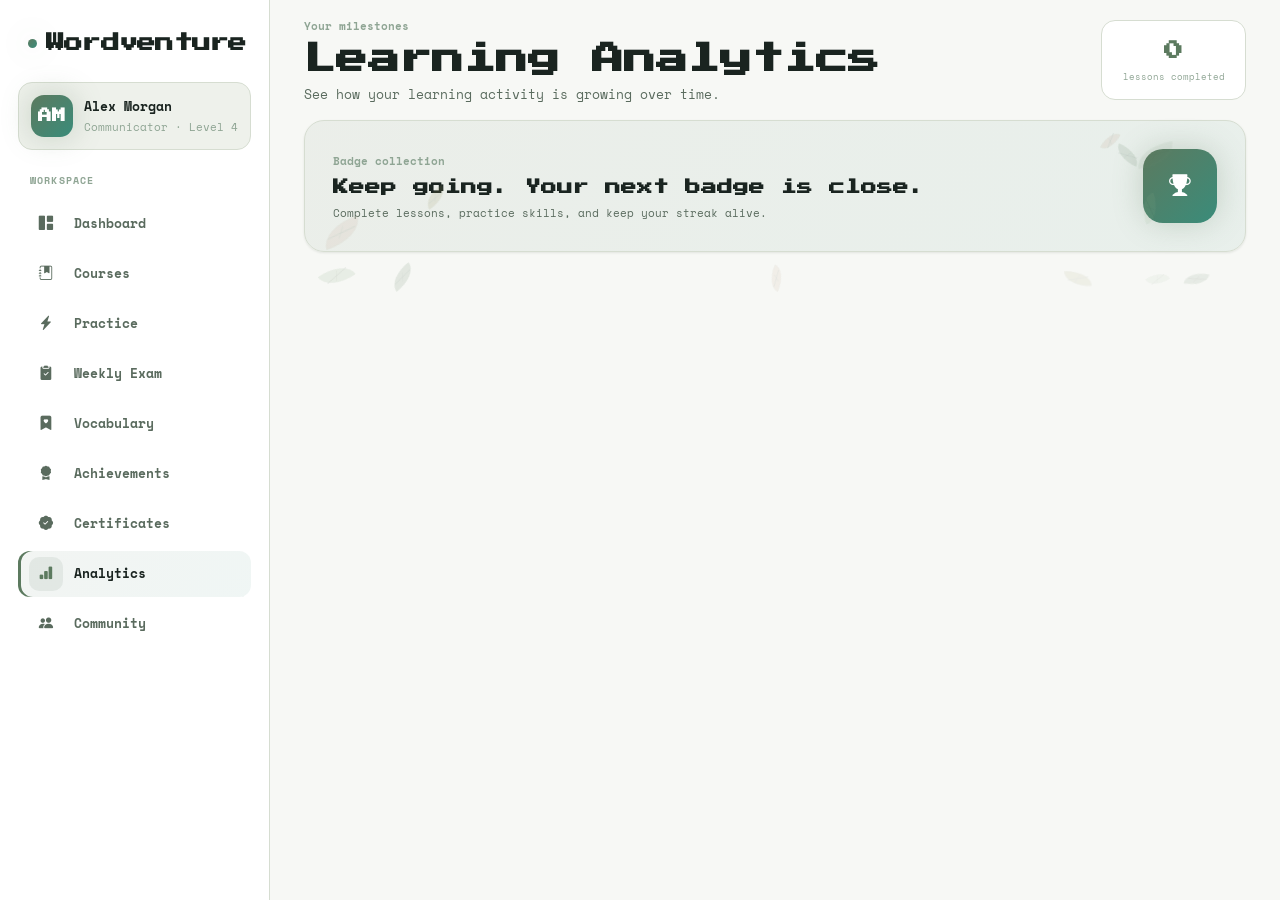
==== analytics.html @ e5c083ca "Update 28 Aug 2026" ====
<!DOCTYPE html>
<html lang="en">
<head>
<meta charset="UTF-8"><meta name="viewport" content="width=device-width, initial-scale=1.0">
<title>Learning Analytics | Wordventure</title>
<link rel="preconnect" href="https://fonts.googleapis.com"><link rel="preconnect" href="https://fonts.gstatic.com" crossorigin>
<link href="https://fonts.googleapis.com/css2?family=Press+Start+2P&family=Space+Mono:ital,wght@0,400;0,700;1,400&display=swap" rel="stylesheet">
<link href="https://cdn.jsdelivr.net/npm/bootstrap@5.3.3/dist/css/bootstrap.min.css" rel="stylesheet"><link href="https://cdn.jsdelivr.net/npm/bootstrap-icons@1.11.3/font/bootstrap-icons.css" rel="stylesheet">
<link rel="stylesheet" href="css/global.css">
    <link rel="stylesheet" href="css/icons.css">
<link rel="stylesheet" href="css/learning.css"><link rel="stylesheet" href="css/analytics.css">
<link rel="stylesheet" href="css/feature-pages.css"><link rel="stylesheet" href="css/chatbot.css">
</head>
<body class="learning-page page-transition">
<div class="learning-shell">
<aside class="learning-sidebar">
<div class="sidebar-top"><a class="navbar-brand learning-brand" href="index.html"><span class="brand-dot"></span><span>Wordventure</span></a></div>
<div class="sidebar-user"><div class="avatar avatar-gradient">AM</div><div class="sidebar-user-copy"><strong>Alex Morgan</strong><span>Communicator · Level 4</span></div></div>
<nav class="learning-nav">
<div class="nav-label">Workspace</div>
<a href="learning.html" class="learning-nav-link"><span class="nav-icon"><i class="bi bi-grid-1x2-fill"></i></span><span>Dashboard</span></a>
<a href="courses.html" class="learning-nav-link"><span class="nav-icon"><i class="bi bi-journal-bookmark-fill"></i></span><span>Courses</span></a>
<a href="practice.html" class="learning-nav-link"><span class="nav-icon"><i class="bi bi-lightning-charge-fill"></i></span><span>Practice</span></a>
<a href="weekly-exam.html" class="learning-nav-link"><span class="nav-icon"><i class="bi bi-clipboard2-check-fill"></i></span><span>Weekly Exam</span></a>
<a href="vocabulary.html" class="learning-nav-link"><span class="nav-icon"><i class="bi bi-bookmark-heart-fill"></i></span><span>Vocabulary</span></a>
<a href="achievements.html" class="learning-nav-link"><span class="nav-icon"><i class="bi bi-award-fill"></i></span><span>Achievements</span></a>
<a href="certificate.html" class="learning-nav-link"><span class="nav-icon"><i class="bi bi-patch-check-fill"></i></span><span>Certificates</span></a>
<a href="analytics.html" class="learning-nav-link active"><span class="nav-icon"><i class="bi bi-bar-chart-fill"></i></span><span>Analytics</span></a>
<a href="community.html" class="learning-nav-link"><span class="nav-icon"><i class="bi bi-people-fill"></i></span><span>Community</span></a>
</nav>
</aside>
<main class="feature-main">
<header class="feature-topbar"><div><span class="eyebrow">Your milestones</span><h1>Learning Analytics</h1><p>See how your learning activity is growing over time.</p></div><div class="feature-stat"><strong id="totalLessons">0</strong><span>lessons completed</span></div></header>
<section class="achievement-hero"><div><span class="eyebrow">Badge collection</span><h2>Keep going. Your next badge is close.</h2><p id="achievementSummary">Complete lessons, practice skills, and keep your streak alive.</p></div><div class="hero-trophy"><i class="bi bi-trophy-fill"></i></div></section>
<section class="badge-grid" id="badgeGrid"></section>
</main></div>
<script src="js/main.js"></script><script src="js/analytics.js"></script><script src="js/chatbot.js"></script>
</body></html>
---- css/global.css ----
/* ============================================================
 Wordventure — global.css
 Base variables, resets, typography, utilities, dark mode
 ============================================================ */
/* ── Google Fonts are loaded in HTML ── */
/* ── CSS Custom Properties ── */
:root {
    /* ── Brand Colors ── */
    --primary: #5C7A5F;
    /* sage green core */
    --primary-light: #8FAF8A;
    /* sage mist */
    --primary-dark: #3D5440;
    /* deep forest */
    --secondary: #B5856A;
    /* dusty terracotta — earthy warm contrast */
    --accent: #D4A853;
    /* harvest gold */
    --accent-warm: #C4756A;
    /* clay rose */
    /* ── Semantic Colors ── */
    --success: var(--primary-light);
    --info: var(--secondary);
    --warning: var(--accent);
    --danger: var(--accent-warm);
    /* Semantic surface aliases used by interactive pages */
    --surface: var(--bg-card);
    --surface-muted: var(--bg-subtle);
    --border-color: var(--bg-border);
    --success-light: color-mix(in srgb, var(--success) 14%, var(--bg-card));
    --danger-light: color-mix(in srgb, var(--danger) 12%, var(--bg-card));
    --orange: var(--accent);
    --green: var(--primary-light);
    --blue: var(--secondary);
    --purple: var(--primary);
    /* ── Backgrounds ── */
    --bg: #F7F8F5;
    /* off-white with green undertone */
    --bg-card: #FFFFFF;
    --bg-subtle: #EEF1EB;
    /* sage wash */
    --bg-border: #D6DDD1;
    /* soft moss border */
    /* ── Text ── */
    --text-primary: #1A2420;
    /* deep forest ink */
    --text-secondary: #5A6B5E;
    /* muted sage */
    --text-muted: #8FA594;
    /* light sage grey */
    --text-inverse: #FFFFFF;
    /* ── Dark Mode Base ── */
    --dark-bg: #0A0F0B;
    /* near-black with green tint */
    --dark-card: #111C13;
    /* deep forest card */
    --dark-card-2: #1A2B1C;
    /* slightly lighter */
    --dark-border: #1E2E20;
    /* ── Gradients ── */
    --grad-primary: linear-gradient(135deg, #5C7A5F 0%, #3A8C7A 100%);
    /* sage → forest teal */
    --grad-hero: linear-gradient(135deg, #3D5440 0%, #5C7A5F 45%, #3A8C7A 100%);
    /* deep forest → sage → teal */
    --grad-accent: linear-gradient(135deg, #D4A853 0%, #B5856A 100%);
    /* gold → terracotta */
    --grad-card: linear-gradient(135deg, rgba(92, 122, 95, 0.08) 0%, rgba(58, 140, 122, 0.08) 100%);
    /* ── Shadows ── */
    --shadow-sm: 0 1px 3px rgba(30, 50, 35, 0.06), 0 1px 2px rgba(30, 50, 35, 0.04);
    --shadow-md: 0 4px 16px rgba(30, 50, 35, 0.08), 0 2px 6px rgba(30, 50, 35, 0.04);
    --shadow-lg: 0 10px 40px rgba(30, 50, 35, 0.12), 0 4px 12px rgba(30, 50, 35, 0.06);
    --shadow-glow: 0 0 30px rgba(92, 122, 95, 0.28);
    /* sage glow */
    --shadow-glow-c: 0 0 30px rgba(58, 140, 122, 0.22);
    /* teal glow */
    /* ── Typography ── */
    --font-heading: "Press Start 2P";
    --font-body: "Space Mono", monospace;
    /* ── Spacing ── */
    --radius-sm: 8px;
    --radius-md: 14px;
    --radius-lg: 20px;
    --radius-xl: 28px;
    --radius-pill: 999px;
    /* ── Transitions ── */
    --ease-smooth: cubic-bezier(0.4, 0, 0.2, 1);
    --ease-bounce: cubic-bezier(0.34, 1.56, 0.64, 1);
    --t-fast: 150ms var(--ease-smooth);
    --t-base: 250ms var(--ease-smooth);
    --t-slow: 400ms var(--ease-smooth);
    /* ── Z-index Scale ── */
    --z-base: 1;
    --z-card: 10;
    --z-sticky: 100;
    --z-modal: 1000;
    --z-toast: 2000;
}
/* ── Dark Mode Variables ── */
[data-theme="dark"] {
    --bg: #0A0F0B;
    --bg-card: #111C13;
    --bg-subtle: #1A2B1C;
    --bg-border: #1E2E20;
    --text-primary: #E8EDE9;
    /* warm off-white with green tint */
    --text-secondary: #8FA594;
    --text-muted: #4E6352;
    --surface: var(--bg-card);
    --surface-muted: var(--bg-subtle);
    --border-color: var(--bg-border);
    --success-light: color-mix(in srgb, var(--success) 18%, var(--bg-card));
    --danger-light: color-mix(in srgb, var(--danger) 16%, var(--bg-card));
    --shadow-sm: 0 1px 3px rgba(0, 0, 0, 0.3);
    --shadow-md: 0 4px 16px rgba(0, 0, 0, 0.4);
    --shadow-lg: 0 10px 40px rgba(0, 0, 0, 0.5);
    --shadow-glow: 0 0 40px rgba(92, 122, 95, 0.38);
}
/* ── Base Reset ── */
*, *::before, *::after {
    box-sizing: border-box;
    margin: 0;
    padding: 0;
}
html {
    scroll-behavior: smooth;
    font-size: 17.7112px;
    -webkit-text-size-adjust: 100%;
}
body {
    font-family: var(--font-body);
    background-color: var(--bg);
    color: var(--text-primary);
    line-height: 1.6;
    transition: background-color var(--t-slow), color var(--t-base);
    overflow-x: hidden;
    min-height: 100vh;
}
/* ── Typography ── */
h1, h2, h3, h4, h5, h6, em {
    font-family: var(--font-heading);
    font-weight: 700;
    line-height: 1.2;
    color: var(--text-primary);
}
h1 {
    font-size: clamp(1.7711rem, 4.16vw, 2.8798rem);
}
h2 {
    font-size: clamp(1.5007rem, 3.328vw, 2.2173rem);
}
h3 {
    font-size: clamp(1.164rem, 2.6vw, 1.663rem);
}
h4 {
    font-size: clamp(0.9978rem, 2.08vw, 1.2195rem);
}
p {
    color: var(--text-secondary);
    line-height: 1.7;
}
a {
    color: var(--primary);
    text-decoration: none;
    transition: color var(--t-fast);
}
a:hover {
    color: var(--primary-light);
}
img {
    max-width: 100%;
    height: auto;
    display: block;
}
/* ── Bootstrap Overrides ── */
.btn {
    font-family: var(--font-body);
    font-weight: 600;
    border-radius: var(--radius-pill);
    transition: all var(--t-base);
    border: none;
    cursor: pointer;
    letter-spacing: 0.01em;
}
.btn-primary {
    background: var(--grad-primary);
    color: #fff;
    box-shadow: 0 4px 15px color-mix(in srgb, var(--primary) 35%, transparent);
}
.btn-primary:hover, .btn-primary:focus {
    background: var(--grad-primary);
    transform: translateY(-2px);
    box-shadow: 0 8px 25px color-mix(in srgb, var(--primary) 45%, transparent);
    color: #fff;
}
.btn-primary:active {
    transform: translateY(0);
}
.btn-outline-primary {
    border: 2px solid var(--primary);
    color: var(--primary);
    background: transparent;
}
.btn-outline-primary:hover {
    background: var(--primary);
    color: #fff;
    transform: translateY(-2px);
}
.btn-secondary-custom {
    background: color-mix(in srgb, var(--secondary) 10%, transparent);
    color: var(--secondary);
    border: 1.5px solid color-mix(in srgb, var(--secondary) 30%, transparent);
}
.btn-secondary-custom:hover {
    background: var(--secondary);
    color: var(--dark-bg);
    transform: translateY(-2px);
}
.btn-lg {
    padding: 0.85rem 2rem;
    font-size: 1.1086rem;
}
.btn-sm {
    padding: 0.45rem 1.1rem;
    font-size: 0.9424rem;
}
/* ── Card Base ── */
.ls-card {
    background: var(--bg-card);
    border-radius: var(--radius-lg);
    border: 1px solid var(--bg-border);
    box-shadow: var(--shadow-sm);
    transition: box-shadow var(--t-base), transform var(--t-base), border-color var(--t-base);
    overflow: hidden;
}
.ls-card:hover {
    box-shadow: var(--shadow-md);
    transform: translateY(-3px);
    border-color: color-mix(in srgb, var(--primary) 20%, transparent);
}
/* ── Glass Effect ── */
.ls-glass {
    background: rgba(255, 255, 255, 0.08);
    backdrop-filter: blur(16px);
    -webkit-backdrop-filter: blur(16px);
    border: 1px solid rgba(255, 255, 255, 0.12);
}
[data-theme="dark"] .ls-glass {
    background: rgba(255, 255, 255, 0.04);
    border-color: rgba(255, 255, 255, 0.08);
}
/* ── Gradient Text ── */
.text-gradient {
    background: var(--grad-primary);
    -webkit-background-clip: text;
    -webkit-text-fill-color: transparent;
    background-clip: text;
}
.text-gradient-accent {
    background: var(--grad-accent);
    -webkit-background-clip: text;
    -webkit-text-fill-color: transparent;
    background-clip: text;
}
/* ── Badge ── */
.ls-badge {
    display: inline-flex;
    align-items: center;
    gap: 0.35rem;
    padding: 0.3rem 0.75rem;
    border-radius: var(--radius-pill);
    font-size: 0.8653rem;
    font-weight: 600;
    letter-spacing: 0.02em;
}
.ls-badge-primary {
    background: color-mix(in srgb, var(--primary) 12%, transparent);
    color: var(--primary);
    border: 1px solid color-mix(in srgb, var(--primary) 20%, transparent);
}
.ls-badge-secondary {
    background: color-mix(in srgb, var(--secondary) 12%, transparent);
    color: var(--secondary);
    border: 1px solid color-mix(in srgb, var(--secondary) 20%, transparent);
}
.ls-badge-accent {
    background: color-mix(in srgb, var(--primary-light) 12%, transparent);
    color: var(--primary-light);
    border: 1px solid color-mix(in srgb, var(--primary-light) 25%, transparent);
}
[data-theme="dark"] .ls-badge-accent {
    color: var(--accent);
}
/* ── Section Spacing ── */
.ls-section {
    padding: clamp(4rem, 8vw, 6rem) 0;
}
/* ── Divider ── */
.ls-divider {
    height: 1px;
    background: linear-gradient(90deg, transparent, var(--bg-border) 30%, var(--bg-border) 70%, transparent);
    border: none;
    margin: 0;
}
/* ── Glow Orbs (decorative) ── */
.ls-orb {
    position: absolute;
    border-radius: 50%;
    filter: blur(80px);
    pointer-events: none;
    z-index: 0;
}
.ls-orb-primary {
    background: color-mix(in srgb, var(--primary) 18%, transparent);
}
.ls-orb-secondary {
    background: color-mix(in srgb, var(--secondary) 14%, transparent);
}
.ls-orb-accent {
    background: color-mix(in srgb, var(--primary-light) 10%, transparent);
}
/* ── Scroll Reveal ── */
.reveal {
    opacity: 0;
    transform: translateY(24px);
    transition: opacity 0.6s var(--ease-smooth), transform 0.6s var(--ease-smooth);
}
.reveal.revealed {
    opacity: 1;
    transform: translateY(0);
}
.reveal-delay-1 {
    transition-delay: 0.1s;
}
.reveal-delay-2 {
    transition-delay: 0.2s;
}
.reveal-delay-3 {
    transition-delay: 0.3s;
}
.reveal-delay-4 {
    transition-delay: 0.4s;
}
/* ── Page Transition ── */
.page-transition {
    animation: pageFadeIn 0.4s var(--ease-smooth);
}
@keyframes pageFadeIn {
    from {
        opacity: 0;
        transform: translateY(8px);
    }
    to {
        opacity: 1;
        transform: translateY(0);
    }
}
/* ── Navbar ── */
#mainNav {
    background: rgba(248, 250, 252, 0.85);
    backdrop-filter: blur(20px);
    -webkit-backdrop-filter: blur(20px);
    border-bottom: 1px solid transparent;
    transition: all var(--t-base);
    padding: 1rem 0;
    z-index: var(--z-sticky);
}
[data-theme="dark"] #mainNav {
    background: rgba(8, 11, 20, 0.85);
}
#mainNav.scrolled {
    padding: 0.6rem 0;
    border-bottom-color: var(--bg-border);
    box-shadow: var(--shadow-sm);
}
.navbar-brand {
    font-family: var(--font-heading);
    font-weight: 700;
    font-size: 1.1086rem;
    color: var(--text-primary) !important;
    letter-spacing: -0.02em;
    display: flex;
    align-items: center;
    gap: 0.4rem;
}
.brand-dot {
    width: 8px;
    height: 8px;
    border-radius: 50%;
    background: var(--grad-primary);
    display: inline-block;
    flex-shrink: 0;
}
.navbar-nav .nav-link {
    font-size: 0.9978rem;
    font-weight: 500;
    color: var(--text-secondary) !important;
    padding: 0.4rem 0.75rem !important;
    border-radius: var(--radius-sm);
    transition: all var(--t-fast);
    position: relative;
}
.navbar-nav .nav-link:hover, .navbar-nav .nav-link.active {
    color: var(--text-primary) !important;
    background: var(--bg-subtle);
}
[data-theme="dark"] .navbar-nav .nav-link:hover, [data-theme="dark"] .navbar-nav .nav-link.active {
    background: var(--bg-subtle);
}
.navbar-nav .nav-link.active::after {
    content: '';
    position: absolute;
    bottom: 2px;
    left: 50%;
    transform: translateX(-50%);
    width: 16px;
    height: 2px;
    background: var(--primary);
    border-radius: 2px;
}
/* Theme toggle button */
.btn-theme {
    width: 38px;
    height: 38px;
    border-radius: 50%;
    display: flex;
    align-items: center;
    justify-content: center;
    background: var(--bg-subtle);
    border: 1px solid var(--bg-border);
    color: var(--text-secondary);
    cursor: pointer;
    transition: all var(--t-fast);
    flex-shrink: 0;
}
.btn-theme:hover {
    background: var(--primary);
    color: #fff;
    border-color: var(--primary);
    transform: rotate(20deg) scale(1.05);
}
/* Hamburger */
.navbar-toggler {
    border: none;
    background: var(--bg-subtle);
    border-radius: var(--radius-sm);
    padding: 0.45rem 0.6rem;
    color: var(--text-primary);
    transition: all var(--t-fast);
}
.navbar-toggler:focus {
    box-shadow: none;
}
.navbar-toggler:hover {
    background: var(--bg-border);
}
/* Offcanvas */
.offcanvas {
    background: var(--bg-card);
    border-right: 1px solid var(--bg-border);
    max-width: 300px;
}
.offcanvas-header {
    border-bottom: 1px solid var(--bg-border);
    padding: 1.2rem 1.5rem;
}
.offcanvas-body .nav-link {
    font-size: 1.1086rem;
    font-weight: 500;
    color: var(--text-primary);
    padding: 0.75rem 0;
    border-bottom: 1px solid var(--bg-border);
    border-radius: 0;
}
.offcanvas-body .nav-link:last-child {
    border-bottom: none;
}
.offcanvas-body .nav-link:hover {
    color: var(--primary);
}
/* ── Toast ── */
.ls-toast-container {
    position: fixed;
    bottom: 1.5rem;
    right: 1.5rem;
    z-index: var(--z-toast);
    display: flex;
    flex-direction: column;
    gap: 0.75rem;
    pointer-events: none;
}
.ls-toast {
    display: flex;
    align-items: center;
    gap: 0.75rem;
    padding: 0.85rem 1.2rem;
    background: var(--bg-card);
    border: 1px solid var(--bg-border);
    border-radius: var(--radius-md);
    box-shadow: var(--shadow-lg);
    min-width: 280px;
    max-width: 360px;
    pointer-events: all;
    animation: toastSlideIn 0.35s var(--ease-bounce);
}
.ls-toast.hiding {
    animation: toastSlideOut 0.3s var(--ease-smooth) forwards;
}
.ls-toast-icon {
    width: 36px;
    height: 36px;
    border-radius: var(--radius-sm);
    display: flex;
    align-items: center;
    justify-content: center;
    font-size: 1.1086rem;
    flex-shrink: 0;
}
.ls-toast-success .ls-toast-icon {
    background: color-mix(in srgb, var(--primary-light) 15%, transparent);
    color: var(--primary-light);
}
.ls-toast-info .ls-toast-icon {
    background: color-mix(in srgb, var(--primary) 12%, transparent);
    color: var(--primary);
}
.ls-toast-warning .ls-toast-icon {
    background: color-mix(in srgb, var(--accent) 12%, transparent);
    color: var(--accent-warm);
}
.ls-toast-content {
    flex: 1;
}
.ls-toast-title {
    font-family: var(--font-heading);
    font-size: 0.9762rem;
    font-weight: 600;
    color: var(--text-primary);
}
.ls-toast-msg {
    font-size: 0.8869rem;
    color: var(--text-secondary);
    margin-top: 2px;
}
.ls-toast-close {
    background: none;
    border: none;
    color: var(--text-muted);
    cursor: pointer;
    padding: 0.2rem;
    border-radius: 4px;
    line-height: 1;
    transition: color var(--t-fast);
}
.ls-toast-close:hover {
    color: var(--text-primary);
}
@keyframes toastSlideIn {
    from {
        transform: translateX(100%) scale(0.95);
        opacity: 0;
    }
    to {
        transform: translateX(0) scale(1);
        opacity: 1;
    }
}
@keyframes toastSlideOut {
    from {
        transform: translateX(0) scale(1);
        opacity: 1;
    }
    to {
        transform: translateX(100%) scale(0.95);
        opacity: 0;
    }
}
/* ── Progress Bar Override ── */
.progress {
    background: var(--bg-subtle);
    border-radius: var(--radius-pill);
    height: 8px;
}
.progress-bar {
    border-radius: var(--radius-pill);
    background: var(--grad-primary);
}
/* ── Pill tab / chip ── */
.ls-chip {
    display: inline-flex;
    align-items: center;
    gap: 0.3rem;
    padding: 0.3rem 0.8rem;
    border-radius: var(--radius-pill);
    font-size: 0.8869rem;
    font-weight: 500;
    background: var(--bg-subtle);
    color: var(--text-secondary);
    border: 1px solid var(--bg-border);
    transition: all var(--t-fast);
    cursor: pointer;
    white-space: nowrap;
}
.ls-chip:hover, .ls-chip.active {
    background: color-mix(in srgb, var(--primary) 10%, transparent);
    color: var(--primary);
    border-color: color-mix(in srgb, var(--primary) 25%, transparent);
}
/* ── XP Bar ── */
.xp-bar-wrap {
    background: var(--bg-subtle);
    border-radius: var(--radius-pill);
    overflow: hidden;
}
.xp-bar {
    height: 6px;
    border-radius: var(--radius-pill);
    background: var(--grad-primary);
    transition: width 1s var(--ease-smooth);
}
/* ── Utility Classes ── */
.gap-xs {
    gap: 0.35rem;
}
.gap-sm {
    gap: 0.5rem;
}
.gap-md {
    gap: 1rem;
}
.text-primary-color {
    color: var(--primary) !important;
}
.text-secondary-color {
    color: var(--secondary) !important;
}
.text-accent-color {
    color: var(--accent) !important;
}
.text-muted-color {
    color: var(--text-muted) !important;
}
.bg-card {
    background: var(--bg-card) !important;
}
.bg-subtle {
    background: var(--bg-subtle) !important;
}
.border-subtle {
    border-color: var(--bg-border) !important;
}
.rounded-ls {
    border-radius: var(--radius-lg) !important;
}
.rounded-ls-xl {
    border-radius: var(--radius-xl) !important;
}
.overflow-hidden {
    overflow: hidden;
}
/* ── Footer ── */
.ls-footer {
    background: var(--dark-bg);
    color: rgba(255, 255, 255, 0.5);
    padding: 3.5rem 0 1.5rem;
    position: relative;
    overflow: hidden;
}
[data-theme="light"] .ls-footer {
    background: var(--dark-bg);
}
.ls-footer h5, .ls-footer h6 {
    color: #fff;
}
.ls-footer a {
    color: rgba(255, 255, 255, 0.5);
    font-size: 0.9762rem;
    display: block;
    margin-bottom: 0.6rem;
    transition: color var(--t-fast);
}
.ls-footer a:hover {
    color: var(--secondary);
}
.ls-footer .footer-brand {
    font-family: var(--font-heading);
    font-size: 1.4466rem;
    font-weight: 700;
    color: #fff;
}
.ls-footer .footer-divider {
    border-top: 1px solid rgba(255, 255, 255, 0.08);
    margin: 2rem 0 1.5rem;
}
.footer-social a {
    display: inline-flex;
    align-items: center;
    justify-content: center;
    width: 36px;
    height: 36px;
    border-radius: 50%;
    background: rgba(255, 255, 255, 0.08);
    color: rgba(255, 255, 255, 0.6);
    margin-right: 0.5rem;
    font-size: 1.0533rem;
    transition: all var(--t-fast);
    margin-bottom: 0;
}
.footer-social a:hover {
    background: var(--primary);
    color: #fff;
    transform: translateY(-2px);
}
/* ── Responsive ── */
@media (max-width: 576px) {
    .ls-toast-container {
        bottom: 1rem;
        right: 1rem;
        left: 1rem;
    }
    .ls-toast {
        min-width: unset;
        max-width: 100%;
    }
}
.learning-sidebar {
    width: 270px;
    min-width: 270px;
    min-height: 100vh;
    padding: 28px 18px 20px;
    background: var(--bg-card);
    border-right: 1px solid var(--bg-border);
    display: flex;
    flex-direction: column;
    position: sticky;
    top: 0;
    z-index: 1100;
}
.sidebar-top {
    display: flex;
    align-items: center;
    justify-content: space-between;
    padding: 0 10px 24px;
}
.learning-brand {
    display: inline-flex;
    align-items: center;
    gap: 9px;
    color: var(--text-primary);
    font-family: var(--font-heading);
    font-size: 1.379rem;
    font-weight: 800;
    text-decoration: none;
    letter-spacing: -0.04em;
}
.learning-brand:hover {
    color: var(--text-primary);
}
.learning-brand .brand-dot {
    width: 9px;
    height: 9px;
    flex-shrink: 0;
    border-radius: 50%;
    background: var(--grad-primary);
    box-shadow: var(--shadow-glow);
}
.sidebar-user {
    display: flex;
    align-items: center;
    gap: 11px;
    padding: 12px;
    margin-bottom: 22px;
    background: var(--bg-subtle);
    border: 1px solid var(--bg-border);
    border-radius: var(--radius-md);
}
.sidebar-user-copy {
    min-width: 0;
    display: flex;
    flex-direction: column;
}
.sidebar-user-copy strong {
    color: var(--text-primary);
    font-size: 0.9762rem;
    font-weight: 700;
    white-space: nowrap;
    overflow: hidden;
    text-overflow: ellipsis;
}
.sidebar-user-copy span {
    margin-top: 2px;
    color: var(--text-muted);
    font-size: 0.7977rem;
}
.learning-nav {
    display: flex;
    flex-direction: column;
    gap: 4px;
}
.nav-label {
    padding: 0 12px 8px;
    color: var(--text-muted);
    font-size: 1rem;
    font-weight: 700;
    text-transform: uppercase;
    letter-spacing: .11em;
}
.learning-nav-link {
    width: 100%;
    min-height: 46px;
    display: flex;
    align-items: center;
    gap: 11px;
    padding: 0 11px;
    border: 0;
    border-radius: 12px;
    background: transparent;
    color: var(--text-secondary);
    font-family: var(--font-body);
    font-size: 1rem;
    font-weight: 600;
    text-decoration: none;
    text-align: left;
    cursor: pointer;
    transition: all var(--t-fast);
}
.learning-nav-link:hover {
    color: var(--text-primary);
    background: var(--bg-subtle);
    transform: translateX(2px);
}
.learning-nav-link.active {
    color: var(--text-primary);
    background: var(--grad-card);
    box-shadow: inset 3px 0 0 var(--primary);
}
.nav-icon {
    width: 28px;
    display: grid;
    place-items: center;
    color: var(--text-muted);
    font-size: 1.0533rem;
}
.learning-nav-link.active .nav-icon {
    color: var(--primary);
}
.learning-nav-link.nav-button {
    appearance: none;
}
.learning-sidebar-bottom {
    margin-top: auto;
    padding-top: 22px;
}
.sidebar-close {
    width: 36px;
    height: 36px;
    display: grid;
    place-items: center;
    border: 0;
    border-radius: var(--radius-sm);
    background: transparent;
    color: var(--text-secondary);
    cursor: pointer;
}
.sidebar-close:hover {
    background: var(--bg-subtle);
    color: var(--text-primary);
}
.sidebar-backdrop {
    display: none;
    position: fixed;
    inset: 0;
    background: rgba(0, 0, 0, .28);
    backdrop-filter: blur(2px);
    z-index: 1050;
}
.sidebar-backdrop.show {
    display: block;
}
@media (max-width: 991.98px) {
    .learning-sidebar {
        position: fixed;
        left: 0;
        top: 0;
        bottom: 0;
        transform: translateX(-100%);
        box-shadow: 12px 0 40px rgba(0, 0, 0, .12);
        transition: transform .25s ease;
    }
    .learning-sidebar.open {
        transform: translateX(0);
    }
    .learning-shell {
        width: 100%;
    }
}
@media (min-width: 992px) {
    .sidebar-close {
        display: none;
    }
}
/* ─────────────────────────────────────────────
 TYPOGRAPHY SYSTEM
 Matched to index.html / landing.css
 ───────────────────────────────────────────── */
html {
    font-size: 13.624px;
}
body {
    font-family: var(--font-body);
    font-size: 0.9694rem;
    line-height: 1.6;
}
h1, h2, h3, h4 {
    font-family: var(--font-heading);
}
h1 {
    font-size: clamp(1.5548rem, 3.12vw, 2.2714rem);
    line-height: 1.15;
}
h2 {
    font-size: clamp(1.2195rem, 2.288vw, 1.6089rem);
    line-height: 1.2;
}
h3 {
    font-size: clamp(0.9978rem, 1.872vw, 1.164rem);
    line-height: 1.3;
}
h4 {
    font-size: 0.9978rem;
    line-height: 1.35;
}
button, input, select, textarea {
    font-family: var(--font-body);
}
p {
    font-size: 0.9316rem;
    line-height: 1.65;
}
/* Final typography tuning */
body {
    font-size: 1.014rem;
}
h1 {
    font-size: clamp(1.755rem, 3.2vw, 2.275rem);
}
h2 {
    font-size: clamp(1.3rem, 2.4vw, 1.664rem);
}
h3 {
    font-size: clamp(1.066rem, 2vw, 1.3rem);
}
h4 {
    font-size: 0.988rem;
}
.navbar-brand {
    font-size: 1.066rem;
}
.navbar-nav .nav-link {
    font-size: 0.936rem;
}
.offcanvas-body .nav-link {
    font-size: 1.014rem;
}
button, input, select, textarea {
    font-size: 0.936rem;
}


/* ─────────────────────────────────────────────
   BOTANICAL LEAF DECORATIONS
   Per-section, viewport-positioned decorations.
   Never changes document layout.
   ───────────────────────────────────────────── */
.leaf-decoration-layer { position: fixed; inset: 0; width: 100%; height: 100%; pointer-events: none; overflow: hidden; z-index: 20; }
.leaf-decoration-layer .leaf {
    --leaf-size: 30px; --leaf-rotation: 0deg; --leaf-opacity: .16; --leaf-drift-x: 0px; --leaf-drift-y: -8px; --leaf-sway: 8deg; --leaf-scale: 1;
    position: fixed; left: 0; top: 0; display: block; width: var(--leaf-size); height: calc(var(--leaf-size) * .58);
    border-radius: 100% 0 100% 0; background: color-mix(in srgb, var(--primary) 72%, transparent); opacity: var(--leaf-opacity);
    z-index: var(--leaf-z, 20); transform: translate3d(var(--leaf-x,0px),var(--leaf-y,0px),0) rotate(var(--leaf-rotation)) scale(var(--leaf-scale));
    transform-origin: 50% 50%; box-shadow: inset 0 0 0 1px color-mix(in srgb, var(--primary-light) 35%, transparent); will-change: transform;
}
.leaf-decoration-layer .leaf::before { content:""; position:absolute; left:12%; top:48%; width:76%; height:1px; background:color-mix(in srgb,var(--primary-dark) 55%,transparent); transform:rotate(-7deg); }
.leaf-decoration-layer .leaf::after { content:""; position:absolute; left:47%; top:21%; width:1px; height:58%; background:color-mix(in srgb,var(--primary-dark) 38%,transparent); transform:rotate(35deg); }
.leaf-decoration-layer .leaf:nth-child(3n){background:color-mix(in srgb,var(--secondary) 68%,transparent)}
.leaf-decoration-layer .leaf:nth-child(4n){background:color-mix(in srgb,var(--primary-light) 78%,transparent)}
.leaf-decoration-layer .leaf:nth-child(5n){background:color-mix(in srgb,var(--accent) 48%,var(--primary) 52%)}
.leaf-decoration-layer .leaf:nth-child(2n){border-radius:0 100% 0 100%}
.leaf-decoration-layer .leaf.is-floating{animation:leafDrift var(--leaf-duration,9s) ease-in-out infinite;animation-delay:var(--leaf-delay,0s)}
@keyframes leafDrift{0%,100%{transform:translate3d(var(--leaf-x,0px),var(--leaf-y,0px),0) rotate(var(--leaf-rotation)) scale(var(--leaf-scale))}35%{transform:translate3d(calc(var(--leaf-x,0px) + var(--leaf-drift-x)*-.45),calc(var(--leaf-y,0px) + var(--leaf-drift-y)),0) rotate(calc(var(--leaf-rotation) + var(--leaf-sway))) scale(var(--leaf-scale))}70%{transform:translate3d(calc(var(--leaf-x,0px) + var(--leaf-drift-x)),calc(var(--leaf-y,0px) + var(--leaf-drift-y)*-.35),0) rotate(calc(var(--leaf-rotation) - var(--leaf-sway))) scale(var(--leaf-scale))}}
[data-theme="dark"] .leaf-decoration-layer .leaf{--leaf-opacity:.13;box-shadow:inset 0 0 0 1px color-mix(in srgb,var(--primary-light) 22%,transparent)}
@media(max-width:767.98px){.leaf-decoration-layer .leaf{--leaf-size:25px}}
@media(prefers-reduced-motion:reduce){.leaf-decoration-layer .leaf.is-floating{animation:none}}
---- css/icons.css ----
/* ============================================================
 Wordventure Icon System
 Clean + Minimal + Fun
 ============================================================ */
:root {
    --wv-icon-bg: color-mix(in srgb, var(--primary) 10%, transparent);
    --wv-icon-bg-hover: color-mix(in srgb, var(--primary) 16%, transparent);
}
/* Global icon baseline */
i[class^="bi-"], i[class*=" bi-"] {
    font-size: 1em;
    line-height: 1;
    vertical-align: -0.08em;
    -webkit-font-smoothing: antialiased;
    text-rendering: geometricPrecision;
}
/* Sidebar icons */
.learning-nav-link .nav-icon {
    width: 34px;
    height: 34px;
    flex: 0 0 34px;
    display: grid;
    place-items: center;
    color: var(--text-secondary);
    background: transparent;
    border-radius: 10px;
    transition: color var(--t-fast), background var(--t-fast), transform var(--t-fast);
}
.learning-nav-link:hover .nav-icon {
    color: var(--primary);
    background: var(--wv-icon-bg);
    transform: translateY(-1px);
}
.learning-nav-link.active .nav-icon {
    color: var(--primary);
    background: var(--wv-icon-bg);
}
/* Icon containers */
.icon-soft, .course-icon, .feature-icon, .practice-icon, .stat-icon {
    display: grid;
    place-items: center;
    color: var(--primary);
    background: var(--wv-icon-bg);
    border-radius: 12px;
}
.icon-soft {
    width: 42px;
    height: 42px;
}
.course-icon, .feature-icon, .practice-icon {
    width: 44px;
    height: 44px;
}
/* Achievement icons */
.badge-icon {
    width: 52px;
    height: 52px;
    display: grid;
    place-items: center;
    color: var(--primary);
    background: var(--wv-icon-bg);
    border-radius: 14px;
    font-size: 1.15rem;
}
.badge-card.unlocked .badge-icon {
    color: var(--text-inverse);
    background: var(--grad-primary);
}
/* Hero icons */
.hero-icon, .hero-trophy {
    display: grid;
    place-items: center;
    color: var(--primary);
    background: var(--wv-icon-bg);
    border-radius: 16px;
}
/* Buttons */
button i[class^="bi-"], button i[class*=" bi-"], a i[class^="bi-"], a i[class*=" bi-"] {
    transition: transform var(--t-fast);
}
button:hover i.bi-arrow-right, a:hover i.bi-arrow-right, button:hover i.bi-chevron-right, a:hover i.bi-chevron-right {
    transform: translateX(2px);
}
/* Utility icon buttons */
.icon-btn, .wv-chatbot-icon-btn {
    display: grid;
    place-items: center;
    border-radius: 10px;
    transition: color var(--t-fast), background var(--t-fast), transform var(--t-fast);
}
.icon-btn:hover, .wv-chatbot-icon-btn:hover {
    background: var(--wv-icon-bg);
    transform: translateY(-1px);
}
/* Small status icons */
.text-success i, .text-warning i, .text-danger i, .text-muted i {
    font-size: 0.9em;
}
/* Small playful interaction */
i.bi-trophy-fill:hover, i.bi-award-fill:hover, i.bi-stars:hover, i.bi-lightning-charge-fill:hover {
    animation: wvIconBounce 0.35s ease;
}
@keyframes wvIconBounce {
    0%, 100% {
        transform: translateY(0) rotate(0);
    }
    50% {
        transform: translateY(-2px) rotate(-4deg);
    }
}
@media (max-width: 640px) {
    .learning-nav-link .nav-icon {
        width: 32px;
        height: 32px;
        flex-basis: 32px;
    }
}
---- css/learning.css ----
/* ============================================================
 Wordventure LEARNING DASHBOARD
 ============================================================ */
.learning-page {
    min-height: 100vh;
    overflow-x: hidden;
}
.learning-shell {
    min-height: 100vh;
    display: flex;
    background: var(--bg);
}
.sidebar-top {
    display: flex;
    align-items: center;
    justify-content: space-between;
    padding: 0 10px 24px;
}
.learning-brand {
    font-size: 1.379rem;
}
.sidebar-close, .mobile-menu-btn, .topbar-icon, .panel-icon-btn {
    border: 0;
    background: transparent;
    color: var(--text-secondary);
}
.sidebar-close {
    font-size: 1.2195rem;
}
.sidebar-user {
    display: flex;
    align-items: center;
    gap: 11px;
    padding: 12px;
    margin-bottom: 22px;
    background: var(--bg-subtle);
    border: 1px solid var(--bg-border);
    border-radius: var(--radius-md);
}
.avatar {
    width: 42px;
    height: 42px;
    border-radius: 13px;
    display: grid;
    place-items: center;
    flex-shrink: 0;
    font-family: var(--font-heading);
    font-weight: 800;
    color: white;
}
.avatar-gradient {
    background: var(--grad-primary);
    box-shadow: var(--shadow-glow);
}
.sidebar-user-copy {
    min-width: 0;
    display: flex;
    flex-direction: column;
}
.sidebar-user-copy strong {
    font-size: 0.9762rem;
    white-space: nowrap;
    overflow: hidden;
    text-overflow: ellipsis;
}
.sidebar-user-copy span {
    font-size: 0.7977rem;
    color: var(--text-muted);
    margin-top: 2px;
}
.learning-nav {
    display: flex;
    flex-direction: column;
    gap: 4px;
}
.nav-label {
    font-size: 0.7652rem;
    text-transform: uppercase;
    letter-spacing: .11em;
    font-weight: 700;
    color: var(--text-muted);
    padding: 0 12px 8px;
}
.nav-label-spaced {
    margin-top: 22px;
}
.learning-nav-link {
    min-height: 46px;
    display: flex;
    align-items: center;
    gap: 11px;
    padding: 0 11px;
    border-radius: 12px;
    color: var(--text-secondary);
    text-decoration: none;
    font-size: 0.9316rem;
    font-weight: 600;
    transition: all var(--t-fast);
}
.learning-nav-link:hover {
    color: var(--text-primary);
    background: var(--bg-subtle);
    transform: translateX(2px);
}
.learning-nav-link.active {
    color: var(--text-primary);
    background: var(--grad-card);
    box-shadow: inset 3px 0 0 var(--primary);
}
.nav-icon {
    width: 28px;
    display: grid;
    place-items: center;
    font-size: 1.0533rem;
    color: var(--text-muted);
}
.learning-nav-link.active .nav-icon {
    color: var(--primary);
}
.nav-badge {
    margin-left: auto;
    min-width: 21px;
    height: 21px;
    padding: 0 5px;
    border-radius: 999px;
    display: grid;
    place-items: center;
    background: var(--primary);
    color: var(--text-inverse);
    font-size: 0.7098rem;
}
.sidebar-bottom {
    margin-top: auto;
    padding-top: 22px;
}
.sidebar-theme-row {
    display: flex;
    justify-content: space-between;
    color: var(--text-secondary);
    font-size: 0.7977rem;
    margin-bottom: 8px;
}
.sidebar-theme-row i {
    color: var(--accent-warm);
    margin-right: 4px;
}
.sidebar-theme-row strong {
    color: var(--text-primary);
}
.daily-progress-track, .lesson-progress, .skill-track {
    width: 100%;
    height: 7px;
    border-radius: 999px;
    background: var(--bg-border);
    overflow: hidden;
}
.daily-progress-track span, .lesson-progress span, .skill-track span {
    display: block;
    height: 100%;
    border-radius: inherit;
    background: var(--grad-primary);
}
.sidebar-logout {
    width: 100%;
    margin-top: 18px;
    min-height: 42px;
    border: 1px solid var(--bg-border);
    background: transparent;
    border-radius: 11px;
    color: var(--text-secondary);
    font-size: 0.8869rem;
    font-weight: 600;
    display: flex;
    align-items: center;
    justify-content: center;
    gap: 8px;
    transition: all var(--t-fast);
}
.sidebar-logout:hover {
    color: var(--text-primary);
    border-color: var(--primary);
}
.sidebar-backdrop {
    display: none;
}
.learning-main {
    min-width: 0;
    flex: 1;
    padding: 0 30px 34px;
}
.learning-topbar {
    min-height: 96px;
    display: flex;
    align-items: center;
    justify-content: space-between;
    gap: 20px;
}
.topbar-left {
    display: flex;
    align-items: center;
    gap: 10px;
}
.topbar-left h1 {
    margin: 1px 0 0;
    font-size: clamp(1.6089rem, 2.08vw, 2.1091rem);
    letter-spacing: -.04em;
}
.eyebrow {
    font-size: 0.7977rem;
    color: var(--text-muted);
    font-weight: 600;
}
.mobile-menu-btn {
    font-size: 1.5007rem;
    margin-right: 2px;
}
.topbar-actions {
    display: flex;
    align-items: center;
    gap: 9px;
}
.topbar-icon {
    width: 40px;
    height: 40px;
    border-radius: 12px;
    border: 1px solid var(--bg-border);
    background: var(--bg-card);
    position: relative;
    display: grid;
    place-items: center;
    transition: all var(--t-fast);
}
.topbar-icon:hover {
    color: var(--primary);
    border-color: var(--primary);
    transform: translateY(-1px);
}
.topbar-avatar {
    width: 40px;
    height: 40px;
    border-radius: 12px;
    font-size: 0.8207rem;
}
.notification-dot {
    position: absolute;
    right: 8px;
    top: 7px;
    width: 6px;
    height: 6px;
    border-radius: 50%;
    background: var(--accent-warm);
    border: 2px solid var(--bg-card);
}
.learning-content {
    max-width: 1450px;
    margin: 0 auto;
}
.welcome-card {
    min-height: 310px;
    border-radius: var(--radius-xl);
    padding: 36px 40px;
    position: relative;
    overflow: hidden;
    color: var(--text-inverse);
    background: var(--grad-hero);
    box-shadow: var(--shadow-glow);
    display: flex;
    align-items: center;
    justify-content: space-between;
    gap: 30px;
}
.welcome-copy {
    position: relative;
    z-index: 2;
    max-width: 670px;
}
.welcome-badge {
    display: inline-flex;
    align-items: center;
    gap: 6px;
    padding: 7px 10px;
    border-radius: 999px;
    background: rgba(255, 255, 255, .15);
    border: 1px solid rgba(255, 255, 255, .2);
    backdrop-filter: blur(12px);
    font-size: 0.7977rem;
    font-weight: 700;
}
.welcome-copy h2 {
    color: var(--text-inverse);
    font-size: clamp(2.2173rem, 4.16vw, 3.5422rem);
    line-height: 1.02;
    letter-spacing: -.055em;
    margin: 18px 0 12px;
}
.welcome-copy p {
    max-width: 570px;
    color: rgba(255, 255, 255, .78);
    font-size: 1.0085rem;
    line-height: 1.7;
    margin-bottom: 22px;
}
.welcome-actions {
    display: flex;
    align-items: center;
    flex-wrap: wrap;
    gap: 18px;
}
.welcome-actions .btn-primary {
    background: var(--text-inverse);
    color: var(--primary-dark);
    border: 0;
    box-shadow: 0 10px 28px rgba(0, 0, 0, .14);
}
.welcome-actions .btn-primary:hover {
    background: var(--text-inverse);
    color: var(--primary-dark);
    transform: translateY(-2px);
}
.welcome-secondary {
    color: rgba(255, 255, 255, .9);
    font-weight: 600;
    font-size: 0.8869rem;
    text-decoration: none;
}
.welcome-secondary:hover {
    color: var(--text-inverse);
}
.welcome-visual {
    position: relative;
    width: 290px;
    height: 230px;
    flex: 0 0 290px;
}
.orb {
    position: absolute;
    border-radius: 50%;
    filter: blur(2px);
}
.orb-one {
    width: 210px;
    height: 210px;
    top: -20px;
    right: -5px;
    background: rgba(255, 255, 255, .1);
    border: 1px solid rgba(255, 255, 255, .2);
}
.orb-two {
    width: 90px;
    height: 90px;
    bottom: 4px;
    left: 15px;
    background: color-mix(in srgb, var(--primary-light) 25%, transparent);
}
.floating-card {
    position: absolute;
    z-index: 2;
    border: 1px solid rgba(255, 255, 255, .24);
    background: rgba(255, 255, 255, .14);
    backdrop-filter: blur(16px);
    box-shadow: 0 14px 30px rgba(0, 0, 0, .12);
    border-radius: 18px;
    padding: 14px;
    color: var(--text-inverse);
}
.floating-card span, .floating-card small {
    display: block;
    color: rgba(255, 255, 255, .7);
    font-size: 0.7314rem;
}
.floating-card strong {
    display: block;
    color: var(--text-inverse);
    font-family: var(--font-heading);
    font-size: 1.8252rem;
    margin: 2px 0;
}
.floating-card i {
    color: var(--accent);
}
.floating-xp {
    width: 145px;
    right: 12px;
    top: 25px;
}
.floating-level {
    width: 128px;
    left: 16px;
    bottom: 26px;
    transform: rotate(-5deg);
}
.stats-grid {
    display: grid;
    grid-template-columns: repeat(4, minmax(0, 1fr));
    gap: 14px;
    margin-top: 16px;
    margin-bottom: 22px;
}
.stat-card {
    min-height: 108px;
    display: flex;
    align-items: center;
    gap: 13px;
    padding: 18px;
    background: var(--bg-card);
    border: 1px solid var(--bg-border);
    border-radius: var(--radius-lg);
    box-shadow: var(--shadow-sm);
}
.stat-icon {
    width: 42px;
    height: 42px;
    flex: 0 0 42px;
    border-radius: 13px;
    display: grid;
    place-items: center;
    font-size: 1.064rem;
}
.icon-purple {
    background: color-mix(in srgb, var(--primary) 12%, transparent);
    color: var(--primary);
}
.icon-cyan {
    background: color-mix(in srgb, var(--secondary) 12%, transparent);
    color: var(--secondary);
}
.icon-lime {
    background: color-mix(in srgb, var(--primary-light) 15%, transparent);
    color: var(--primary-light);
}
.icon-orange {
    background: color-mix(in srgb, var(--accent) 13%, transparent);
    color: var(--secondary);
}
.stat-card span {
    display: block;
    color: var(--text-secondary);
    font-size: 0.7544rem;
}
.stat-card strong {
    display: block;
    font-family: var(--font-heading);
    font-size: 1.3087rem;
    line-height: 1.25;
    margin: 2px 0;
}
.stat-card small {
    color: var(--text-muted);
    font-size: 0.7206rem;
}
.stat-card small i {
    color: var(--success);
}
.dashboard-grid {
    display: grid;
    grid-template-columns: minmax(0, 1.55fr) minmax(320px, .95fr);
    gap: 16px;
    margin-top: 16px;
}
.panel {
    min-width: 0;
    background: var(--bg-card);
    border: 1px solid var(--bg-border);
    border-radius: var(--radius-lg);
    padding: 22px;
    box-shadow: var(--shadow-sm);
}
.panel-header {
    display: flex;
    align-items: flex-start;
    justify-content: space-between;
    gap: 14px;
    margin-bottom: 18px;
}
.section-kicker {
    display: block;
    text-transform: uppercase;
    letter-spacing: .11em;
    font-weight: 700;
    color: var(--text-muted);
    font-size: 0.6868rem;
    margin-bottom: 5px;
}
.panel h3 {
    font-size: 1.2749rem;
    margin: 0;
    letter-spacing: -.03em;
}
.panel-link {
    border: 0;
    background: transparent;
    color: var(--primary);
    font-size: 0.7977rem;
    font-weight: 700;
    padding: 2px 0;
}
.panel-link:hover {
    color: var(--primary-dark);
}
.panel-icon-btn {
    padding: 2px 5px;
    font-size: 0.9978rem;
}
.lesson-card {
    border: 1px solid var(--bg-border);
    background: var(--bg-subtle);
    border-radius: 18px;
    padding: 12px;
    display: grid;
    grid-template-columns: 42% minmax(0, 1fr);
    gap: 19px;
}
.lesson-thumbnail {
    min-height: 255px;
    border-radius: 13px;
    position: relative;
    overflow: hidden;
    background: var(--grad-primary);
    display: flex;
    align-items: center;
    justify-content: center;
}
.lesson-thumbnail::before {
    content: '';
    position: absolute;
    width: 190px;
    height: 190px;
    border-radius: 50%;
    background: rgba(255, 255, 255, .09);
    top: -65px;
    right: -45px;
}
.lesson-thumbnail::after {
    content: '';
    position: absolute;
    width: 130px;
    height: 130px;
    border-radius: 35px;
    background: rgba(255, 255, 255, .08);
    bottom: -52px;
    left: -20px;
    transform: rotate(26deg);
}
.lesson-thumbnail-label {
    position: absolute;
    left: 14px;
    top: 13px;
    z-index: 2;
    padding: 6px 8px;
    border-radius: 999px;
    background: rgba(255, 255, 255, .15);
    border: 1px solid rgba(255, 255, 255, .2);
    color: var(--text-inverse);
    font-size: 0.676rem;
    font-weight: 700;
}
.lesson-speech {
    width: 105px;
    height: 105px;
    border-radius: 34px;
    background: var(--text-inverse);
    color: var(--primary);
    display: grid;
    place-items: center;
    font-size: 2.4336rem;
    transform: rotate(-6deg);
    box-shadow: 0 22px 40px rgba(0, 0, 0, .16);
    position: relative;
    z-index: 2;
}
.lesson-plane {
    position: absolute;
    right: 24px;
    top: 82px;
    width: 48px;
    height: 48px;
    border-radius: 15px;
    background: rgba(255, 255, 255, .18);
    display: grid;
    place-items: center;
    color: var(--text-inverse);
    transform: rotate(10deg);
    z-index: 2;
}
.lesson-details {
    padding: 7px 8px 7px 0;
    display: flex;
    flex-direction: column;
    justify-content: center;
}
.lesson-meta {
    display: flex;
    justify-content: space-between;
    color: var(--text-muted);
    font-size: 0.7314rem;
    margin-bottom: 8px;
}
.lesson-meta span:first-child {
    color: var(--primary);
    font-weight: 700;
}
.lesson-details h4 {
    font-size: 1.5007rem;
    letter-spacing: -.04em;
    margin-bottom: 8px;
}
.lesson-details p {
    color: var(--text-secondary);
    font-size: 0.8423rem;
    line-height: 1.65;
    margin-bottom: 20px;
}
.lesson-footer {
    margin-top: auto;
    margin-bottom: 14px;
}
.lesson-progress-copy {
    display: flex;
    justify-content: space-between;
    font-size: 0.7314rem;
    color: var(--text-muted);
    margin-bottom: 7px;
}
.lesson-progress-copy strong {
    color: var(--text-primary);
}
.lesson-button {
    align-self: flex-start;
    padding: .72rem 1rem;
    font-size: 0.8207rem;
}
.skills-list {
    display: flex;
    flex-direction: column;
    gap: 16px;
}
.skill-top {
    display: flex;
    justify-content: space-between;
    gap: 12px;
    margin-bottom: 7px;
    font-size: 0.8099rem;
}
.skill-top span {
    color: var(--text-secondary);
}
.skill-top i {
    width: 18px;
    color: var(--primary);
    margin-right: 4px;
}
.skill-top strong {
    color: var(--text-primary);
}
.skill-track {
    height: 7px;
}
.skill-track.cyan span {
    background: linear-gradient(90deg, var(--secondary), var(--secondary));
}
.skill-track.lime span {
    background: linear-gradient(90deg, var(--primary-light), var(--primary-light));
}
.skill-track.warm span {
    background: linear-gradient(90deg, var(--accent), var(--accent));
}
.skill-tip {
    margin-top: 20px;
    padding: 12px;
    border-radius: 13px;
    background: var(--grad-card);
    color: var(--text-secondary);
    font-size: 0.7652rem;
    line-height: 1.55;
    display: flex;
    gap: 9px;
}
.skill-tip i {
    color: var(--accent-warm);
    flex: 0 0 auto;
}
.challenge-body {
    display: flex;
    align-items: center;
    gap: 14px;
    padding: 4px 0 18px;
}
.challenge-icon {
    width: 52px;
    height: 52px;
    flex: 0 0 52px;
    border-radius: 16px;
    background: color-mix(in srgb, var(--primary) 10%, transparent);
    color: var(--primary);
    display: grid;
    place-items: center;
    font-size: 1.2195rem;
}
.challenge-body h4 {
    font-size: 1.0871rem;
    margin-bottom: 4px;
}
.challenge-body p {
    color: var(--text-secondary);
    font-size: 0.7761rem;
    line-height: 1.55;
    margin: 0;
}
.xp-pill {
    white-space: nowrap;
    padding: 6px 9px;
    border-radius: 999px;
    background: color-mix(in srgb, var(--accent) 11%, transparent);
    color: var(--secondary);
    font-size: 0.7206rem;
    font-weight: 700;
}
.challenge-footer {
    padding-top: 15px;
    border-top: 1px solid var(--bg-border);
    display: flex;
    align-items: center;
    justify-content: space-between;
    gap: 12px;
    color: var(--text-muted);
    font-size: 0.7544rem;
}
.challenge-button {
    font-size: 0.7761rem;
    padding: .58rem .8rem;
}
.activity-list {
    display: flex;
    flex-direction: column;
}
.activity-item {
    display: grid;
    grid-template-columns: 36px minmax(0, 1fr) auto;
    align-items: center;
    gap: 10px;
    padding: 12px 0;
    border-bottom: 1px solid var(--bg-border);
}
.activity-item:last-child {
    border-bottom: 0;
    padding-bottom: 0;
}
.activity-icon {
    width: 34px;
    height: 34px;
    border-radius: 11px;
    display: grid;
    place-items: center;
    font-size: 0.8423rem;
}
.activity-icon.purple {
    color: var(--primary);
    background: color-mix(in srgb, var(--primary) 10%, transparent);
}
.activity-icon.cyan {
    color: var(--secondary);
    background: color-mix(in srgb, var(--secondary) 11%, transparent);
}
.activity-icon.lime {
    color: var(--primary-light);
    background: color-mix(in srgb, var(--primary-light) 14%, transparent);
}
.activity-item strong {
    display: block;
    font-size: 0.7761rem;
    line-height: 1.35;
}
.activity-item span {
    display: block;
    color: var(--text-muted);
    font-size: 0.6868rem;
    margin-top: 2px;
}
.activity-item .activity-time {
    color: var(--text-muted);
    font-size: 0.676rem;
}
.dashboard-toast {
    position: fixed;
    z-index: 300;
    right: 22px;
    bottom: 22px;
    max-width: min(390px, calc(100vw - 44px));
    display: flex;
    align-items: center;
    gap: 11px;
    padding: 13px 13px 13px 14px;
    border-radius: 15px;
    border: 1px solid var(--bg-border);
    background: var(--bg-card);
    box-shadow: var(--shadow-lg);
    transform: translateY(18px);
    opacity: 0;
    pointer-events: none;
    transition: all var(--t-base);
}
.dashboard-toast.show {
    transform: translateY(0);
    opacity: 1;
    pointer-events: auto;
}
.dashboard-toast-icon {
    width: 34px;
    height: 34px;
    border-radius: 11px;
    background: var(--grad-card);
    display: grid;
    place-items: center;
    color: var(--primary);
}
.dashboard-toast strong {
    display: block;
    font-size: 0.8315rem;
}
.dashboard-toast span {
    display: block;
    color: var(--text-secondary);
    font-size: 0.7206rem;
    margin-top: 2px;
}
.dashboard-toast button {
    margin-left: auto;
    border: 0;
    background: transparent;
    color: var(--text-muted);
}
[data-theme="dark"] .learning-sidebar {
    background: var(--dark-card);
}
[data-theme="dark"] .stat-card, [data-theme="dark"] .panel, [data-theme="dark"] .topbar-icon {
    background: var(--dark-card);
}
[data-theme="dark"] .lesson-card, [data-theme="dark"] .sidebar-user {
    background: var(--dark-card-2);
}
[data-theme="dark"] .welcome-card {
    box-shadow: var(--shadow-glow);
}
[data-theme="dark"] .notification-dot {
    border-color: var(--dark-card);
}
@media (max-width: 1199px) {
    .learning-sidebar {
        width: 245px;
        min-width: 245px;
    }
    .learning-main {
        padding-left: 22px;
        padding-right: 22px;
    }
    .welcome-card {
        padding: 30px;
    }
    .welcome-visual {
        width: 240px;
        flex-basis: 240px;
        transform: scale(.9);
        transform-origin: center right;
    }
}
@media (max-width: 991.98px) {
    .learning-sidebar {
        position: fixed;
        left: 0;
        top: 0;
        transform: translateX(-105%);
        transition: transform var(--t-base);
        box-shadow: var(--shadow-lg);
    }
    .learning-sidebar.open {
        transform: translateX(0);
    }
    .sidebar-backdrop {
        display: block;
        position: fixed;
        inset: 0;
        z-index: 140;
        background: rgba(8, 11, 20, .35);
        opacity: 0;
        visibility: hidden;
        transition: all var(--t-base);
    }
    .sidebar-backdrop.show {
        opacity: 1;
        visibility: visible;
    }
    .learning-main {
        width: 100%;
        padding-left: 18px;
        padding-right: 18px;
    }
    .welcome-visual {
        opacity: .85;
        width: 210px;
        flex-basis: 210px;
        transform: scale(.82);
    }
    .stats-grid {
        grid-template-columns: repeat(2, minmax(0, 1fr));
    }
    .dashboard-grid {
        grid-template-columns: 1fr;
    }
}
@media (max-width: 767.98px) {
    .learning-topbar {
        min-height: 82px;
    }
    .topbar-left h1 {
        font-size: 1.5007rem;
    }
    .welcome-card {
        min-height: auto;
        padding: 27px 24px;
    }
    .welcome-copy h2 {
        font-size: 2.2173rem;
    }
    .welcome-visual {
        display: none;
    }
    .stats-grid {
        gap: 10px;
    }
    .stat-card {
        min-height: 98px;
        padding: 14px;
    }
    .stat-card strong {
        font-size: 1.1086rem;
    }
    .lesson-card {
        grid-template-columns: 1fr;
    }
    .lesson-thumbnail {
        min-height: 190px;
    }
    .lesson-details {
        padding: 2px 5px 5px;
    }
    .panel {
        padding: 18px;
    }
}
@media (max-width: 480px) {
    .learning-main {
        padding-left: 12px;
        padding-right: 12px;
    }
    .topbar-actions .topbar-icon:first-child {
        display: none;
    }
    .stats-grid {
        grid-template-columns: 1fr;
    }
    .welcome-actions {
        align-items: flex-start;
        flex-direction: column;
        gap: 12px;
    }
    .welcome-actions .btn {
        width: 100%;
    }
    .challenge-footer {
        align-items: flex-start;
        flex-direction: column;
    }
    .challenge-button {
        width: 100%;
    }
    .activity-item {
        grid-template-columns: 34px minmax(0, 1fr);
    }
    .activity-item .activity-time {
        display: none;
    }
}
/* Typography alignment with landing */
.topbar-left h1 {
    font-size: clamp(1.5007rem, 2.6vw, 2.055rem);
    line-height: 1.15;
}
.welcome-copy h2 {
    font-size: clamp(1.8793rem, 4.16vw, 3.042rem);
    line-height: 1.1;
    letter-spacing: -0.035em;
}
.panel h3 {
    font-size: 1.164rem;
    line-height: 1.3;
}
.welcome-copy p {
    font-size: 0.9086rem;
    line-height: 1.65;
}
/* Final typography tuning */
.topbar-left h1 {
    font-size: clamp(1.56rem, 2.8vw, 2.015rem);
}
.welcome-copy h2 {
    font-size: clamp(1.95rem, 4vw, 2.665rem);
}
.welcome-copy p {
    font-size: 0.962rem;
}
.panel h3 {
    font-size: 1.196rem;
}
.lesson-details h4 {
    font-size: 1.3rem;
}
.lesson-details p {
    font-size: 0.884rem;
}
.challenge-body h4 {
    font-size: 1.066rem;
}
.challenge-body p {
    font-size: 0.845rem;
}
.activity-item strong {
    font-size: 0.858rem;
}
.activity-item span {
    font-size: 0.754rem;
}
/* Weekly Exam dashboard card */
.weekly-dashboard-card {
    display: grid;
    grid-template-columns: auto minmax(0, 1fr) auto;
    align-items: center;
    gap: 18px;
    margin-bottom: 22px;
    padding: 20px;
    border: 1px solid var(--bg-border);
    border-radius: var(--radius-lg);
    background: var(--grad-card);
    box-shadow: var(--shadow-sm);
}
.weekly-dashboard-icon {
    width: 52px;
    height: 52px;
    display: grid;
    place-items: center;
    border-radius: var(--radius-md);
    background: var(--grad-primary);
    color: var(--text-inverse);
    box-shadow: var(--shadow-glow);
}
.weekly-dashboard-icon i {
    font-size: 1.15rem;
}
.weekly-dashboard-copy h3 {
    margin: 5px 0 5px;
    color: var(--text-primary);
    font-family: var(--font-heading);
    font-size: 1rem;
}
.weekly-dashboard-copy p {
    margin: 0;
    color: var(--text-secondary);
    font-size: .74rem;
    line-height: 1.55;
}
.weekly-dashboard-meta {
    display: flex;
    flex-wrap: wrap;
    gap: 8px;
    margin-top: 10px;
}
.weekly-dashboard-meta span {
    color: var(--text-muted);
    font-size: .62rem;
    font-weight: 700;
}
.weekly-dashboard-meta i {
    color: var(--primary);
    margin-right: 4px;
}
.weekly-dashboard-action {
    display: flex;
    flex-direction: column;
    align-items: flex-end;
    gap: 9px;
}
.weekly-dashboard-action > span {
    color: var(--orange);
    font-size: .61rem;
    font-weight: 700;
    text-transform: uppercase;
    letter-spacing: .04em;
}
.weekly-dashboard-card.completed .weekly-dashboard-action > span {
    color: var(--accent);
}
.nav-required-dot {
    width: 7px;
    height: 7px;
    margin-left: auto;
    border-radius: 50%;
    background: var(--orange);
    box-shadow: 0 0 0 3px color-mix(in srgb, var(--accent) 10%, transparent);
}
@media (max-width:767.98px) {
    .weekly-dashboard-card {
        grid-template-columns: auto minmax(0, 1fr);
    }
    .weekly-dashboard-action {
        grid-column: 1 / -1;
        align-items: stretch;
    }
    .weekly-dashboard-action .btn {
        width: 100%;
    }
}
---- css/analytics.css ----
/* ============================================================
 Wordventure Feature Pages
 Shared layout and component styling
 ============================================================ */
.learning-page {
    min-height: 100vh;
    overflow-x: hidden;
}
.learning-shell {
    min-height: 100vh;
    display: flex;
    background: var(--bg);
}
.feature-main {
    min-width: 0;
    flex: 1;
    padding: 0 34px 50px;
}
.feature-topbar {
    min-height: 120px;
    display: flex;
    align-items: center;
    justify-content: space-between;
    gap: 24px;
}
.feature-topbar h1 {
    margin: 5px 0 8px;
    font-size: clamp(1.6rem, 2.6vw, 2.35rem);
}
.feature-topbar p {
    margin: 0;
    color: var(--text-secondary);
}
.feature-stat {
    min-width: 145px;
    padding: 15px 18px;
    display: grid;
    text-align: center;
    background: var(--bg-card);
    border: 1px solid var(--bg-border);
    border-radius: var(--radius-md);
}
.feature-stat strong {
    color: var(--primary);
    font-family: var(--font-heading);
    font-size: 1.4rem;
}
.feature-stat span {
    margin-top: 4px;
    color: var(--text-muted);
    font-size: 0.65rem;
}
.achievement-hero {
    margin-bottom: 24px;
    padding: 28px;
    display: flex;
    align-items: center;
    justify-content: space-between;
    gap: 20px;
    background: var(--grad-card);
    border: 1px solid var(--bg-border);
    border-radius: var(--radius-lg);
    box-shadow: var(--shadow-sm);
}
.achievement-hero h2 {
    margin: 7px 0;
    font-size: 1.15rem;
}
.achievement-hero p {
    margin: 0;
    color: var(--text-secondary);
    font-size: 0.82rem;
}
.hero-trophy {
    width: 74px;
    height: 74px;
    flex: 0 0 auto;
    display: grid;
    place-items: center;
    background: var(--grad-primary);
    color: var(--text-inverse);
    border-radius: 20px;
    box-shadow: var(--shadow-glow);
    font-size: 1.6rem;
}
/* ============================================================
 Achievements
 ============================================================ */
.badge-grid {
    display: grid;
    grid-template-columns: repeat(3, minmax(0, 1fr));
    gap: 15px;
}
.badge-card {
    min-width: 0;
    padding: 20px;
    display: flex;
    align-items: flex-start;
    gap: 15px;
    background: var(--bg-card);
    border: 1px solid var(--bg-border);
    border-radius: var(--radius-md);
    transition: transform var(--t-fast), border-color var(--t-fast), box-shadow var(--t-fast);
}
.badge-card:hover {
    transform: translateY(-2px);
    box-shadow: var(--shadow-md);
}
.badge-card.locked {
    opacity: 0.52;
}
.badge-icon {
    width: 54px;
    height: 54px;
    flex: 0 0 auto;
    display: grid;
    place-items: center;
    background: var(--bg-subtle);
    color: var(--text-muted);
    border-radius: 16px;
    font-size: 1.3rem;
}
.badge-card.unlocked .badge-icon {
    background: var(--grad-primary);
    color: var(--text-inverse);
    box-shadow: var(--shadow-glow);
}
.badge-copy {
    min-width: 0;
}
.badge-copy h3 {
    margin: 0 0 5px;
    font-size: 0.85rem;
}
.badge-copy p {
    margin: 0 0 9px;
    color: var(--text-secondary);
    font-size: 0.7rem;
    line-height: 1.5;
}
.badge-status {
    color: var(--text-muted);
    font-size: 0.6rem;
    font-weight: 700;
}
.badge-card.unlocked .badge-status {
    color: var(--accent);
}
/* ============================================================
 Vocabulary Notebook
 ============================================================ */
.vocab-toolbar {
    display: flex;
    gap: 10px;
    margin-bottom: 16px;
}
.vocab-toolbar input {
    flex: 1;
    min-width: 0;
    padding: 12px 14px;
    background: var(--bg-card);
    color: var(--text-primary);
    border: 1px solid var(--bg-border);
    border-radius: var(--radius-md);
    outline: none;
}
.vocab-toolbar input:focus {
    border-color: var(--primary);
    box-shadow: 0 0 0 3px color-mix(in srgb, var(--primary) 10%, transparent);
}
.vocab-toolbar button {
    padding: 0 15px;
    background: var(--bg-card);
    color: var(--text-secondary);
    border: 1px solid var(--bg-border);
    border-radius: var(--radius-md);
    font-weight: 700;
    font-size: 0.7rem;
}
.vocab-toolbar button:hover {
    color: var(--primary);
    border-color: var(--primary);
}
.notebook-grid {
    display: grid;
    grid-template-columns: repeat(3, minmax(0, 1fr));
    gap: 14px;
}
.notebook-card {
    min-width: 0;
    padding: 18px;
    background: var(--bg-card);
    border: 1px solid var(--bg-border);
    border-radius: var(--radius-md);
}
.notebook-word {
    margin-bottom: 5px;
    font-family: var(--font-heading);
    font-size: 1rem;
}
.notebook-meaning {
    color: var(--text-secondary);
    font-size: 0.74rem;
    line-height: 1.5;
}
.notebook-meta {
    margin-top: 13px;
    display: flex;
    justify-content: space-between;
    gap: 8px;
    color: var(--text-muted);
    font-size: 0.58rem;
}
.remove-word {
    border: 0;
    background: transparent;
    color: var(--text-muted);
    cursor: pointer;
}
.remove-word:hover {
    color: var(--primary);
}
.empty-notebook {
    grid-column: 1 / -1;
    padding: 45px;
    text-align: center;
    color: var(--text-muted);
    border: 1px dashed var(--bg-border);
    border-radius: var(--radius-lg);
}
/* ============================================================
 Learning Analytics
 ============================================================ */
.analytics-grid {
    display: grid;
    grid-template-columns: repeat(2, minmax(0, 1fr));
    gap: 15px;
}
.analytics-card {
    min-width: 0;
    padding: 20px;
    background: var(--bg-card);
    border: 1px solid var(--bg-border);
    border-radius: var(--radius-md);
}
.analytics-card.wide {
    grid-column: span 2;
}
.card-heading {
    display: flex;
    align-items: flex-start;
    justify-content: space-between;
    gap: 20px;
}
.card-heading h2 {
    margin: 6px 0 0;
    font-size: 0.95rem;
}
.card-heading > strong {
    color: var(--primary);
    font-family: var(--font-heading);
    font-size: 1.2rem;
}
.big-progress {
    height: 12px;
    margin: 18px 0 10px;
    overflow: hidden;
    background: var(--bg-border);
    border-radius: 99px;
}
.big-progress span {
    display: block;
    width: 0;
    height: 100%;
    background: var(--grad-primary);
    border-radius: inherit;
    transition: width 0.6s ease;
}
.analytics-foot {
    display: flex;
    justify-content: space-between;
    gap: 12px;
    color: var(--text-muted);
    font-size: 0.65rem;
}
.metric {
    display: block;
    margin: 13px 0 4px;
    color: var(--primary);
    font-family: var(--font-heading);
    font-size: 1.65rem;
}
.metric-label {
    color: var(--text-secondary);
    font-size: 0.68rem;
}
.skill-list {
    display: grid;
    gap: 13px;
    margin-top: 18px;
}
.skill-row {
    display: grid;
    grid-template-columns: 90px minmax(0, 1fr) 42px;
    align-items: center;
    gap: 12px;
}
.skill-row span {
    color: var(--text-secondary);
    font-size: 0.68rem;
}
.skill-row strong {
    text-align: right;
    font-size: 0.65rem;
}
.skill-track {
    height: 8px;
    overflow: hidden;
    background: var(--bg-border);
    border-radius: 99px;
}
.skill-track span {
    display: block;
    height: 100%;
    background: var(--grad-primary);
    border-radius: inherit;
}
.week-bars {
    height: 160px;
    margin-top: 20px;
    display: grid;
    grid-template-columns: repeat(7, minmax(0, 1fr));
    align-items: end;
    gap: 12px;
}
.day-bar {
    height: 100%;
    display: flex;
    flex-direction: column;
    align-items: center;
    justify-content: end;
    gap: 7px;
}
.day-bar span {
    width: 100%;
    max-width: 34px;
    min-height: 8px;
    height: var(--h);
    background: var(--grad-primary);
    border-radius: 7px 7px 3px 3px;
}
.day-bar small {
    color: var(--text-muted);
    font-size: 0.55rem;
}
/* ============================================================
 Responsive
 ============================================================ */
@media (max-width: 991.98px) {
    .feature-main {
        width: 100%;
    }
}
@media (max-width: 900px) {
    .badge-grid, .notebook-grid {
        grid-template-columns: repeat(2, minmax(0, 1fr));
    }
}
@media (max-width: 700px) {
    .analytics-grid {
        grid-template-columns: 1fr;
    }
    .analytics-card.wide {
        grid-column: auto;
    }
    .skill-row {
        grid-template-columns: 75px minmax(0, 1fr) 38px;
    }
}
@media (max-width: 640px) {
    .feature-main {
        padding: 0 16px 30px;
    }
    .feature-topbar {
        align-items: flex-start;
        padding-top: 20px;
    }
    .feature-stat {
        display: none;
    }
    .achievement-hero {
        padding: 20px;
    }
    .hero-trophy {
        width: 58px;
        height: 58px;
    }
    .badge-grid, .notebook-grid {
        grid-template-columns: 1fr;
    }
    .vocab-toolbar {
        flex-direction: column;
    }
    .vocab-toolbar button {
        height: 40px;
    }
}
/* Analytics page uses the shared feature layout above. */
---- css/feature-pages.css ----
/* ============================================================
 Wordventure Feature Pages
 Shared layout and component styling
 ============================================================ */
.learning-page {
    min-height: 100vh;
    overflow-x: hidden;
}
.learning-shell {
    min-height: 100vh;
    display: flex;
    background: var(--bg);
}
.feature-main {
    min-width: 0;
    flex: 1;
    padding: 0 34px 50px;
}
.feature-topbar {
    min-height: 120px;
    display: flex;
    align-items: center;
    justify-content: space-between;
    gap: 24px;
}
.feature-topbar h1 {
    margin: 5px 0 8px;
    font-size: clamp(1.6rem, 2.6vw, 2.35rem);
}
.feature-topbar p {
    margin: 0;
    color: var(--text-secondary);
}
.feature-stat {
    min-width: 145px;
    padding: 15px 18px;
    display: grid;
    text-align: center;
    background: var(--bg-card);
    border: 1px solid var(--bg-border);
    border-radius: var(--radius-md);
}
.feature-stat strong {
    color: var(--primary);
    font-family: var(--font-heading);
    font-size: 1.4rem;
}
.feature-stat span {
    margin-top: 4px;
    color: var(--text-muted);
    font-size: 0.65rem;
}
.achievement-hero {
    margin-bottom: 24px;
    padding: 28px;
    display: flex;
    align-items: center;
    justify-content: space-between;
    gap: 20px;
    background: var(--grad-card);
    border: 1px solid var(--bg-border);
    border-radius: var(--radius-lg);
    box-shadow: var(--shadow-sm);
}
.achievement-hero h2 {
    margin: 7px 0;
    font-size: 1.15rem;
}
.achievement-hero p {
    margin: 0;
    color: var(--text-secondary);
    font-size: 0.82rem;
}
.hero-trophy {
    width: 74px;
    height: 74px;
    flex: 0 0 auto;
    display: grid;
    place-items: center;
    background: var(--grad-primary);
    color: var(--text-inverse);
    border-radius: 20px;
    box-shadow: var(--shadow-glow);
    font-size: 1.6rem;
}
/* ============================================================
 Achievements
 ============================================================ */
.badge-grid {
    display: grid;
    grid-template-columns: repeat(3, minmax(0, 1fr));
    gap: 15px;
}
.badge-card {
    min-width: 0;
    padding: 20px;
    display: flex;
    align-items: flex-start;
    gap: 15px;
    background: var(--bg-card);
    border: 1px solid var(--bg-border);
    border-radius: var(--radius-md);
    transition: transform var(--t-fast), border-color var(--t-fast), box-shadow var(--t-fast);
}
.badge-card:hover {
    transform: translateY(-2px);
    box-shadow: var(--shadow-md);
}
.badge-card.locked {
    opacity: 0.52;
}
.badge-icon {
    width: 54px;
    height: 54px;
    flex: 0 0 auto;
    display: grid;
    place-items: center;
    background: var(--bg-subtle);
    color: var(--text-muted);
    border-radius: 16px;
    font-size: 1.3rem;
}
.badge-card.unlocked .badge-icon {
    background: var(--grad-primary);
    color: var(--text-inverse);
    box-shadow: var(--shadow-glow);
}
.badge-copy {
    min-width: 0;
}
.badge-copy h3 {
    margin: 0 0 5px;
    font-size: 0.85rem;
}
.badge-copy p {
    margin: 0 0 9px;
    color: var(--text-secondary);
    font-size: 0.7rem;
    line-height: 1.5;
}
.badge-status {
    color: var(--text-muted);
    font-size: 0.6rem;
    font-weight: 700;
}
.badge-card.unlocked .badge-status {
    color: var(--accent);
}
/* ============================================================
 Vocabulary Notebook
 ============================================================ */
.vocab-toolbar {
    display: flex;
    gap: 10px;
    margin-bottom: 16px;
}
.vocab-toolbar input {
    flex: 1;
    min-width: 0;
    padding: 12px 14px;
    background: var(--bg-card);
    color: var(--text-primary);
    border: 1px solid var(--bg-border);
    border-radius: var(--radius-md);
    outline: none;
}
.vocab-toolbar input:focus {
    border-color: var(--primary);
    box-shadow: 0 0 0 3px color-mix(in srgb, var(--primary) 10%, transparent);
}
.vocab-toolbar button {
    padding: 0 15px;
    background: var(--bg-card);
    color: var(--text-secondary);
    border: 1px solid var(--bg-border);
    border-radius: var(--radius-md);
    font-weight: 700;
    font-size: 0.7rem;
}
.vocab-toolbar button:hover {
    color: var(--primary);
    border-color: var(--primary);
}
.notebook-grid {
    display: grid;
    grid-template-columns: repeat(3, minmax(0, 1fr));
    gap: 14px;
}
.notebook-card {
    min-width: 0;
    padding: 18px;
    background: var(--bg-card);
    border: 1px solid var(--bg-border);
    border-radius: var(--radius-md);
}
.notebook-word {
    margin-bottom: 5px;
    font-family: var(--font-heading);
    font-size: 1rem;
}
.notebook-meaning {
    color: var(--text-secondary);
    font-size: 0.74rem;
    line-height: 1.5;
}
.notebook-meta {
    margin-top: 13px;
    display: flex;
    justify-content: space-between;
    gap: 8px;
    color: var(--text-muted);
    font-size: 0.58rem;
}
.remove-word {
    border: 0;
    background: transparent;
    color: var(--text-muted);
    cursor: pointer;
}
.remove-word:hover {
    color: var(--primary);
}
.empty-notebook {
    grid-column: 1 / -1;
    padding: 45px;
    text-align: center;
    color: var(--text-muted);
    border: 1px dashed var(--bg-border);
    border-radius: var(--radius-lg);
}
/* ============================================================
 Learning Analytics
 ============================================================ */
.analytics-grid {
    display: grid;
    grid-template-columns: repeat(2, minmax(0, 1fr));
    gap: 15px;
}
.analytics-card {
    min-width: 0;
    padding: 20px;
    background: var(--bg-card);
    border: 1px solid var(--bg-border);
    border-radius: var(--radius-md);
}
.analytics-card.wide {
    grid-column: span 2;
}
.card-heading {
    display: flex;
    align-items: flex-start;
    justify-content: space-between;
    gap: 20px;
}
.card-heading h2 {
    margin: 6px 0 0;
    font-size: 0.95rem;
}
.card-heading > strong {
    color: var(--primary);
    font-family: var(--font-heading);
    font-size: 1.2rem;
}
.big-progress {
    height: 12px;
    margin: 18px 0 10px;
    overflow: hidden;
    background: var(--bg-border);
    border-radius: 99px;
}
.big-progress span {
    display: block;
    width: 0;
    height: 100%;
    background: var(--grad-primary);
    border-radius: inherit;
    transition: width 0.6s ease;
}
.analytics-foot {
    display: flex;
    justify-content: space-between;
    gap: 12px;
    color: var(--text-muted);
    font-size: 0.65rem;
}
.metric {
    display: block;
    margin: 13px 0 4px;
    color: var(--primary);
    font-family: var(--font-heading);
    font-size: 1.65rem;
}
.metric-label {
    color: var(--text-secondary);
    font-size: 0.68rem;
}
.skill-list {
    display: grid;
    gap: 13px;
    margin-top: 18px;
}
.skill-row {
    display: grid;
    grid-template-columns: 90px minmax(0, 1fr) 42px;
    align-items: center;
    gap: 12px;
}
.skill-row span {
    color: var(--text-secondary);
    font-size: 0.68rem;
}
.skill-row strong {
    text-align: right;
    font-size: 0.65rem;
}
.skill-track {
    height: 8px;
    overflow: hidden;
    background: var(--bg-border);
    border-radius: 99px;
}
.skill-track span {
    display: block;
    height: 100%;
    background: var(--grad-primary);
    border-radius: inherit;
}
.week-bars {
    height: 160px;
    margin-top: 20px;
    display: grid;
    grid-template-columns: repeat(7, minmax(0, 1fr));
    align-items: end;
    gap: 12px;
}
.day-bar {
    height: 100%;
    display: flex;
    flex-direction: column;
    align-items: center;
    justify-content: end;
    gap: 7px;
}
.day-bar span {
    width: 100%;
    max-width: 34px;
    min-height: 8px;
    height: var(--h);
    background: var(--grad-primary);
    border-radius: 7px 7px 3px 3px;
}
.day-bar small {
    color: var(--text-muted);
    font-size: 0.55rem;
}
/* ============================================================
 Responsive
 ============================================================ */
@media (max-width: 991.98px) {
    .feature-main {
        width: 100%;
    }
}
@media (max-width: 900px) {
    .badge-grid, .notebook-grid {
        grid-template-columns: repeat(2, minmax(0, 1fr));
    }
}
@media (max-width: 700px) {
    .analytics-grid {
        grid-template-columns: 1fr;
    }
    .analytics-card.wide {
        grid-column: auto;
    }
    .skill-row {
        grid-template-columns: 75px minmax(0, 1fr) 38px;
    }
}
@media (max-width: 640px) {
    .feature-main {
        padding: 0 16px 30px;
    }
    .feature-topbar {
        align-items: flex-start;
        padding-top: 20px;
    }
    .feature-stat {
        display: none;
    }
    .achievement-hero {
        padding: 20px;
    }
    .hero-trophy {
        width: 58px;
        height: 58px;
    }
    .badge-grid, .notebook-grid {
        grid-template-columns: 1fr;
    }
    .vocab-toolbar {
        flex-direction: column;
    }
    .vocab-toolbar button {
        height: 40px;
    }
}
---- css/chatbot.css ----
/* Wordventure AI Chatbot */
.wv-chatbot-root {
    position: fixed;
    right: 24px;
    bottom: 24px;
    z-index: 1080;
    font-family: inherit
}
.wv-chatbot-trigger {
    width: 58px;
    height: 58px;
    border: 0;
    border-radius: 18px;
    background: var(--grad-primary);
    color: var(--text-inverse);
    box-shadow: var(--shadow-lg), var(--shadow-glow);
    display: grid;
    place-items: center;
    cursor: pointer;
    transition: all var(--t-base)
}
.wv-chatbot-trigger:hover {
    transform: translateY(-2px);
    box-shadow: var(--shadow-lg), 0 0 36px color-mix(in srgb, var(--primary) 32%, transparent)
}
.wv-chatbot-trigger svg {
    width: 26px;
    height: 26px
}
.wv-chatbot-panel {
    position: absolute;
    right: 0;
    bottom: 72px;
    width: min(390px, calc(100vw - 32px));
    height: min(610px, calc(100vh - 110px));
    background: var(--bg-card);
    border: 1px solid var(--bg-border);
    border-radius: var(--radius-xl);
    box-shadow: var(--shadow-lg);
    overflow: hidden;
    display: flex;
    flex-direction: column;
    opacity: 0;
    transform: translateY(12px) scale(.98);
    pointer-events: none;
    transition: all var(--t-base)
}
.wv-chatbot-root.open .wv-chatbot-panel {
    opacity: 1;
    transform: none;
    pointer-events: auto
}
.wv-chatbot-header {
    padding: 16px 18px;
    display: flex;
    align-items: center;
    gap: 12px;
    border-bottom: 1px solid var(--border-color, rgba(0, 0, 0, .08));
    background: var(--bg-card)
}
.wv-chatbot-avatar {
    width: 40px;
    height: 40px;
    border-radius: 13px;
    background: var(--grad-primary);
    color: var(--text-inverse);
    display: grid;
    place-items: center;
    flex: none
}
.wv-chatbot-title {
    font-weight: 800;
    font-size: 15px;
    line-height: 1.2;
    color: var(--text-primary)
}
.wv-chatbot-status {
    font-size: 11px;
    color: var(--accent);
    margin-top: 3px
}
.wv-chatbot-header-actions {
    margin-left: auto;
    display: flex;
    gap: 4px
}
.wv-chatbot-icon-btn {
    width: 34px;
    height: 34px;
    border: 0;
    background: transparent;
    border-radius: 10px;
    color: var(--text-secondary);
    display: grid;
    place-items: center;
    cursor: pointer
}
.wv-chatbot-icon-btn:hover {
    background: color-mix(in srgb, var(--text-muted) 10%, transparent);
    color: var(--text-primary)
}
.wv-chatbot-messages {
    flex: 1;
    overflow-y: auto;
    padding: 18px 16px;
    display: flex;
    flex-direction: column;
    gap: 12px;
    background: var(--bg)
}
.wv-chat-msg {
    max-width: 84%;
    display: flex;
    gap: 8px;
    align-items: flex-end
}
.wv-chat-msg.user {
    align-self: flex-end;
    flex-direction: row-reverse
}
.wv-chat-bubble {
    padding: 11px 13px;
    border-radius: 16px 16px 16px 5px;
    background: var(--bg-card);
    border: 1px solid var(--bg-border);
    color: var(--text-primary);
    font-size: 13px;
    line-height: 1.55;
    box-shadow: 0 2px 8px rgba(0, 0, 0, .03);
    white-space: pre-wrap
}
.wv-chat-msg.user .wv-chat-bubble {
    background: var(--grad-primary);
    color: var(--text-inverse);
    border: 0;
    border-radius: 16px 16px 5px 16px
}
.wv-chatbot-suggestions {
    padding: 0 16px 10px;
    background: var(--bg);
    display: flex;
    gap: 7px;
    overflow-x: auto;
    scrollbar-width: none
}
.wv-chatbot-suggestions::-webkit-scrollbar {
    display: none
}
.wv-chat-suggestion {
    white-space: nowrap;
    border: 1px solid var(--bg-border);
    background: var(--bg-card);
    color: var(--text-primary);
    border-radius: var(--radius-pill);
    padding: 7px 10px;
    font: inherit;
    font-size: 11px;
    cursor: pointer
}
.wv-chat-suggestion:hover {
    border-color: var(--primary);
    color: var(--primary)
}
.wv-chatbot-input-wrap {
    padding: 12px;
    border-top: 1px solid var(--border-color, rgba(0, 0, 0, .08));
    background: var(--bg-card)
}
.wv-chatbot-input {
    display: flex;
    align-items: flex-end;
    gap: 8px;
    padding: 8px 8px 8px 12px;
    border: 1px solid var(--bg-border);
    border-radius: 16px;
    background: var(--bg)
}
.wv-chatbot-input textarea {
    border: 0;
    outline: 0;
    resize: none;
    background: transparent;
    color: var(--text-primary);
    font: inherit;
    font-size: 13px;
    line-height: 1.4;
    min-height: 21px;
    max-height: 90px;
    flex: 1
}
.wv-chatbot-send {
    width: 34px;
    height: 34px;
    border: 0;
    border-radius: 11px;
    background: var(--grad-primary);
    color: var(--text-inverse);
    display: grid;
    place-items: center;
    cursor: pointer;
    flex: none
}
.wv-chatbot-send:disabled {
    opacity: .45;
    cursor: not-allowed
}
.wv-chatbot-hint {
    text-align: center;
    font-size: 9px;
    color: var(--text-muted);
    margin-top: 7px
}
.wv-chat-typing {
    display: flex;
    gap: 4px;
    padding: 3px 1px
}
.wv-chat-typing span {
    width: 5px;
    height: 5px;
    border-radius: 50%;
    background: currentColor;
    opacity: .35;
    animation: wvTyping 1s infinite
}
.wv-chat-typing span:nth-child(2) {
    animation-delay: .15s
}
.wv-chat-typing span:nth-child(3) {
    animation-delay: .3s
}
@keyframes wvTyping {
    50% {
        opacity: 1;
        transform: translateY(-2px)
    }
}
@media(max-width:576px) {
    .wv-chatbot-root {
        right: 16px;
        bottom: 16px
    }
    .wv-chatbot-panel {
        right: -8px;
        bottom: 68px;
        width: calc(100vw - 32px);
        height: min(650px, calc(100vh - 95px));
        border-radius: 20px
    }
    .wv-chatbot-trigger {
        width: 54px;
        height: 54px;
        border-radius: 17px
    }
}
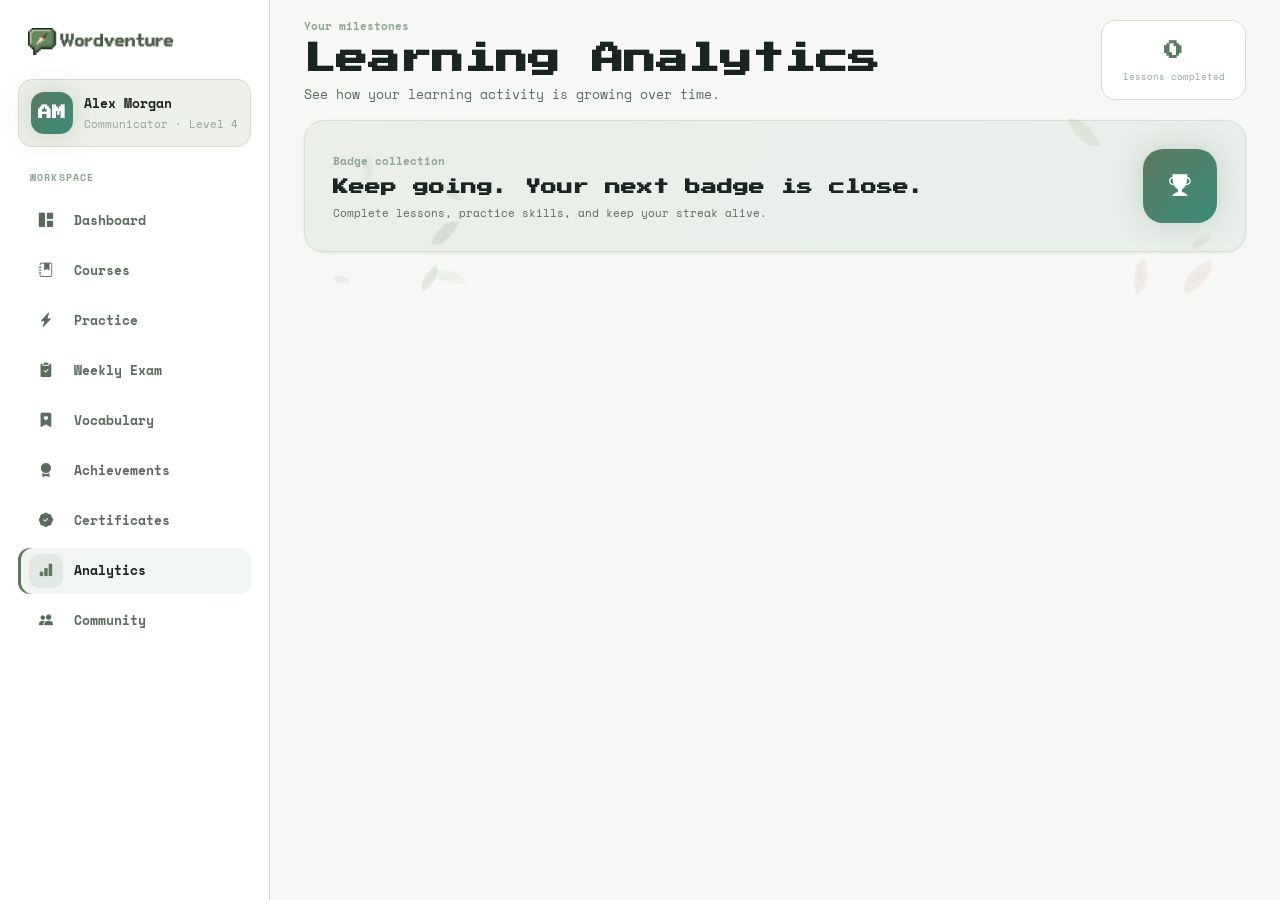
==== commit c0056557: "31 Aug 26" ====
--- a/analytics.html
+++ b/analytics.html
@@ -3,6 +3,7 @@
 <head>
 <meta charset="UTF-8"><meta name="viewport" content="width=device-width, initial-scale=1.0">
 <title>Learning Analytics | Wordventure</title>
+  <link rel="icon" type="image/png" href="assets/wordventure_logo.png">
 <link rel="preconnect" href="https://fonts.googleapis.com"><link rel="preconnect" href="https://fonts.gstatic.com" crossorigin>
 <link href="https://fonts.googleapis.com/css2?family=Press+Start+2P&family=Space+Mono:ital,wght@0,400;0,700;1,400&display=swap" rel="stylesheet">
 <link href="https://cdn.jsdelivr.net/npm/bootstrap@5.3.3/dist/css/bootstrap.min.css" rel="stylesheet"><link href="https://cdn.jsdelivr.net/npm/bootstrap-icons@1.11.3/font/bootstrap-icons.css" rel="stylesheet">
@@ -14,7 +15,7 @@
 <body class="learning-page page-transition">
 <div class="learning-shell">
 <aside class="learning-sidebar">
-<div class="sidebar-top"><a class="navbar-brand learning-brand" href="index.html"><span class="brand-dot"></span><span>Wordventure</span></a></div>
+<div class="sidebar-top"><a class="navbar-brand learning-brand" href="index.html"><img class="wv-wordmark" src="assets/wordventure.png" alt="Wordventure"></a></div>
 <div class="sidebar-user"><div class="avatar avatar-gradient">AM</div><div class="sidebar-user-copy"><strong>Alex Morgan</strong><span>Communicator · Level 4</span></div></div>
 <nav class="learning-nav">
 <div class="nav-label">Workspace</div>
--- a/css/global.css
+++ b/css/global.css
@@ -990,3 +990,42 @@
 [data-theme="dark"] .leaf-decoration-layer .leaf{--leaf-opacity:.13;box-shadow:inset 0 0 0 1px color-mix(in srgb,var(--primary-light) 22%,transparent)}
 @media(max-width:767.98px){.leaf-decoration-layer .leaf{--leaf-size:25px}}
 @media(prefers-reduced-motion:reduce){.leaf-decoration-layer .leaf.is-floating{animation:none}}
+
+
+/* ─────────────────────────────────────────────
+   WORDVENTURE IMAGE LOGOS
+   ───────────────────────────────────────────── */
+.wv-wordmark {
+    display: block;
+    width: 154px;
+    height: auto;
+    max-width: 100%;
+    object-fit: contain;
+    flex-shrink: 0;
+}
+
+.navbar-brand .wv-wordmark {
+    width: 154px;
+}
+
+.learning-brand .wv-wordmark {
+    width: 145px;
+}
+
+.footer-brand .wv-wordmark {
+    width: 145px;
+}
+
+@media (max-width: 575px) {
+    .navbar-brand .wv-wordmark {
+        width: 136px;
+    }
+
+    .learning-brand .wv-wordmark {
+        width: 132px;
+    }
+
+    .footer-brand .wv-wordmark {
+        width: 132px;
+    }
+}
--- a/css/learning.css
+++ b/css/learning.css
@@ -240,6 +240,9 @@
     height: 40px;
     border-radius: 12px;
     font-size: 0.8207rem;
+    display: flex;
+    justify-content: center;
+    align-items: center;
 }
 .notification-dot {
     position: absolute;
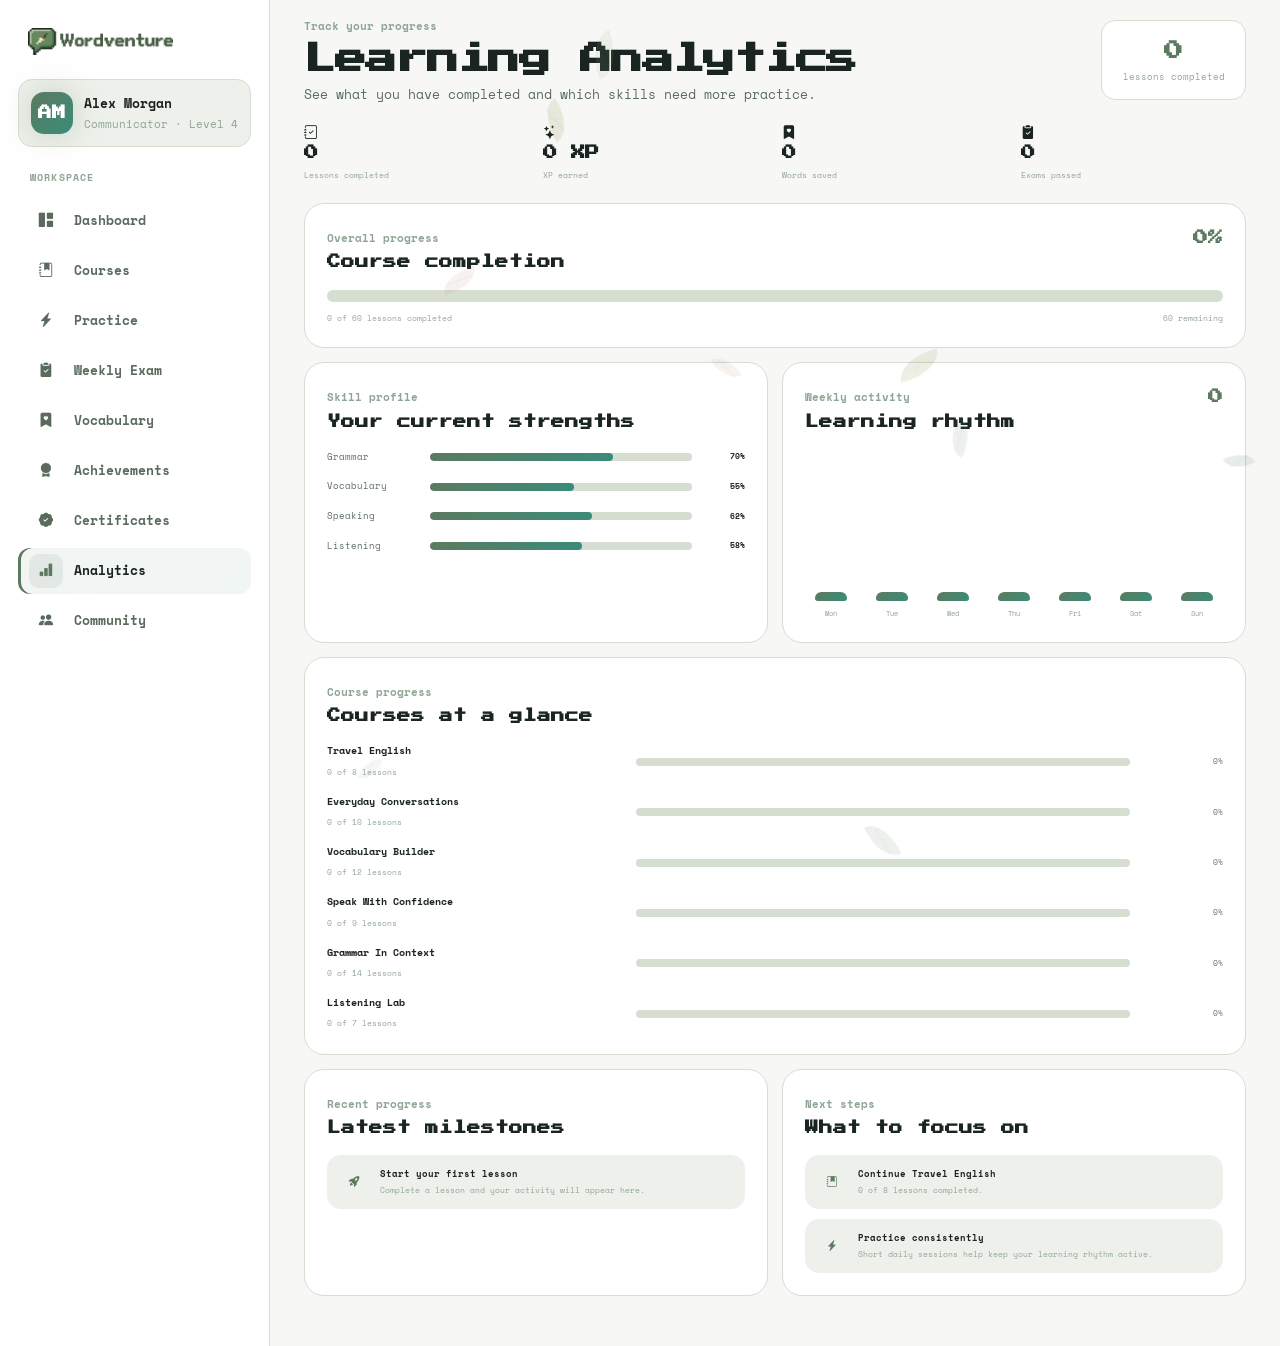
==== commit b9435c62: "31 Aug 2026" ====
--- a/analytics.html
+++ b/analytics.html
@@ -1,20 +1,25 @@
 <!DOCTYPE html>
 <html lang="en">
 <head>
-<meta charset="UTF-8"><meta name="viewport" content="width=device-width, initial-scale=1.0">
+<meta charset="UTF-8">
+<meta name="viewport" content="width=device-width, initial-scale=1.0">
 <title>Learning Analytics | Wordventure</title>
-  <link rel="icon" type="image/png" href="assets/wordventure_logo.png">
-<link rel="preconnect" href="https://fonts.googleapis.com"><link rel="preconnect" href="https://fonts.gstatic.com" crossorigin>
+<link rel="icon" type="image/png" href="assets/wordventure_logo.png">
+<link rel="preconnect" href="https://fonts.googleapis.com">
+<link rel="preconnect" href="https://fonts.gstatic.com" crossorigin>
 <link href="https://fonts.googleapis.com/css2?family=Press+Start+2P&family=Space+Mono:ital,wght@0,400;0,700;1,400&display=swap" rel="stylesheet">
-<link href="https://cdn.jsdelivr.net/npm/bootstrap@5.3.3/dist/css/bootstrap.min.css" rel="stylesheet"><link href="https://cdn.jsdelivr.net/npm/bootstrap-icons@1.11.3/font/bootstrap-icons.css" rel="stylesheet">
+<link href="https://cdn.jsdelivr.net/npm/bootstrap@5.3.3/dist/css/bootstrap.min.css" rel="stylesheet">
+<link href="https://cdn.jsdelivr.net/npm/bootstrap-icons@1.11.3/font/bootstrap-icons.css" rel="stylesheet">
 <link rel="stylesheet" href="css/global.css">
-    <link rel="stylesheet" href="css/icons.css">
-<link rel="stylesheet" href="css/learning.css"><link rel="stylesheet" href="css/analytics.css">
-<link rel="stylesheet" href="css/feature-pages.css"><link rel="stylesheet" href="css/chatbot.css">
+<link rel="stylesheet" href="css/icons.css">
+<link rel="stylesheet" href="css/learning.css">
+<link rel="stylesheet" href="css/feature-pages.css">
+<link rel="stylesheet" href="css/analytics.css">
+<link rel="stylesheet" href="css/chatbot.css">
 </head>
 <body class="learning-page page-transition">
 <div class="learning-shell">
-<aside class="learning-sidebar">
+<aside class="learning-sidebar" id="learningSidebar">
 <div class="sidebar-top"><a class="navbar-brand learning-brand" href="index.html"><img class="wv-wordmark" src="assets/wordventure.png" alt="Wordventure"></a></div>
 <div class="sidebar-user"><div class="avatar avatar-gradient">AM</div><div class="sidebar-user-copy"><strong>Alex Morgan</strong><span>Communicator · Level 4</span></div></div>
 <nav class="learning-nav">
@@ -30,10 +35,60 @@
 <a href="community.html" class="learning-nav-link"><span class="nav-icon"><i class="bi bi-people-fill"></i></span><span>Community</span></a>
 </nav>
 </aside>
+<div class="sidebar-backdrop" id="sidebarBackdrop"></div>
+
 <main class="feature-main">
-<header class="feature-topbar"><div><span class="eyebrow">Your milestones</span><h1>Learning Analytics</h1><p>See how your learning activity is growing over time.</p></div><div class="feature-stat"><strong id="totalLessons">0</strong><span>lessons completed</span></div></header>
-<section class="achievement-hero"><div><span class="eyebrow">Badge collection</span><h2>Keep going. Your next badge is close.</h2><p id="achievementSummary">Complete lessons, practice skills, and keep your streak alive.</p></div><div class="hero-trophy"><i class="bi bi-trophy-fill"></i></div></section>
-<section class="badge-grid" id="badgeGrid"></section>
-</main></div>
-<script src="js/main.js"></script><script src="js/analytics.js"></script><script src="js/chatbot.js"></script>
-</body></html>+<header class="feature-topbar">
+<div class="topbar-left">
+<button class="mobile-menu-btn" id="mobileMenuBtn" type="button" aria-label="Open menu"><i class="bi bi-list"></i></button>
+<div><span class="eyebrow">Track your progress</span><h1>Learning Analytics</h1><p>See what you have completed and which skills need more practice.</p></div>
+</div>
+<div class="feature-stat"><strong id="totalLessons">0</strong><span>lessons completed</span></div>
+</header>
+
+<section class="analytics-overview">
+<div class="analytics-stat"><span class="analytics-stat-icon"><i class="bi bi-journal-check"></i></span><div><strong id="overviewLessons">0</strong><small>Lessons completed</small></div></div>
+<div class="analytics-stat"><span class="analytics-stat-icon"><i class="bi bi-stars"></i></span><div><strong id="xpTotal">0</strong><small>XP earned</small></div></div>
+<div class="analytics-stat"><span class="analytics-stat-icon"><i class="bi bi-bookmark-heart-fill"></i></span><div><strong id="vocabMetric">0</strong><small>Words saved</small></div></div>
+<div class="analytics-stat"><span class="analytics-stat-icon"><i class="bi bi-clipboard2-check-fill"></i></span><div><strong id="examMetric">0</strong><small>Exams passed</small></div></div>
+</section>
+
+<section class="analytics-grid">
+<article class="analytics-card wide">
+<div class="card-heading"><div><span class="eyebrow">Overall progress</span><h2>Course completion</h2></div><strong id="progressValue">0%</strong></div>
+<div class="big-progress"><span id="progressBar"></span></div>
+<div class="analytics-foot"><span id="courseCount">0 of 60 lessons completed</span><span id="remainingLessons">60 remaining</span></div>
+</article>
+
+<article class="analytics-card">
+<div class="card-heading"><div><span class="eyebrow">Skill profile</span><h2>Your current strengths</h2></div></div>
+<div class="skill-list" id="skillList"></div>
+</article>
+
+<article class="analytics-card">
+<div class="card-heading"><div><span class="eyebrow">Weekly activity</span><h2>Learning rhythm</h2></div><strong id="weekTotal">0</strong></div>
+<div class="week-bars" id="weekBars"></div>
+</article>
+
+<article class="analytics-card wide">
+<div class="card-heading"><div><span class="eyebrow">Course progress</span><h2>Courses at a glance</h2></div></div>
+<div class="course-progress-list" id="courseProgressList"></div>
+</article>
+
+<article class="analytics-card">
+<div class="card-heading"><div><span class="eyebrow">Recent progress</span><h2>Latest milestones</h2></div></div>
+<div class="milestone-list" id="milestoneList"></div>
+</article>
+
+<article class="analytics-card">
+<div class="card-heading"><div><span class="eyebrow">Next steps</span><h2>What to focus on</h2></div></div>
+<div class="focus-list" id="focusList"></div>
+</article>
+</section>
+</main>
+</div>
+<script src="js/main.js"></script>
+<script src="js/analytics.js"></script>
+<script src="js/chatbot.js"></script>
+</body>
+</html>
--- a/css/global.css
+++ b/css/global.css
@@ -968,7 +968,8 @@
 
 /* ─────────────────────────────────────────────
    BOTANICAL LEAF DECORATIONS
-   Per-section, viewport-positioned decorations.
+   Viewport-positioned decorations.
+   Stays fixed while the page scrolls.
    Never changes document layout.
    ───────────────────────────────────────────── */
 .leaf-decoration-layer { position: fixed; inset: 0; width: 100%; height: 100%; pointer-events: none; overflow: hidden; z-index: 20; }
--- a/css/analytics.css
+++ b/css/analytics.css
@@ -1,408 +1,206 @@
-/* ============================================================
- Wordventure Feature Pages
- Shared layout and component styling
- ============================================================ */
-.learning-page {
-    min-height: 100vh;
-    overflow-x: hidden;
-}
-.learning-shell {
-    min-height: 100vh;
-    display: flex;
-    background: var(--bg);
-}
-.feature-main {
-    min-width: 0;
-    flex: 1;
-    padding: 0 34px 50px;
-}
-.feature-topbar {
-    min-height: 120px;
-    display: flex;
-    align-items: center;
-    justify-content: space-between;
-    gap: 24px;
-}
-.feature-topbar h1 {
-    margin: 5px 0 8px;
-    font-size: clamp(1.6rem, 2.6vw, 2.35rem);
-}
-.feature-topbar p {
-    margin: 0;
-    color: var(--text-secondary);
-}
-.feature-stat {
-    min-width: 145px;
-    padding: 15px 18px;
-    display: grid;
-    text-align: center;
-    background: var(--bg-card);
-    border: 1px solid var(--bg-border);
-    border-radius: var(--radius-md);
-}
-.feature-stat strong {
-    color: var(--primary);
-    font-family: var(--font-heading);
-    font-size: 1.4rem;
-}
-.feature-stat span {
-    margin-top: 4px;
-    color: var(--text-muted);
-    font-size: 0.65rem;
-}
-.achievement-hero {
-    margin-bottom: 24px;
-    padding: 28px;
-    display: flex;
-    align-items: center;
-    justify-content: space-between;
-    gap: 20px;
-    background: var(--grad-card);
-    border: 1px solid var(--bg-border);
-    border-radius: var(--radius-lg);
-    box-shadow: var(--shadow-sm);
-}
-.achievement-hero h2 {
-    margin: 7px 0;
-    font-size: 1.15rem;
-}
-.achievement-hero p {
-    margin: 0;
-    color: var(--text-secondary);
-    font-size: 0.82rem;
-}
-.hero-trophy {
-    width: 74px;
-    height: 74px;
-    flex: 0 0 auto;
-    display: grid;
-    place-items: center;
-    background: var(--grad-primary);
-    color: var(--text-inverse);
-    border-radius: 20px;
-    box-shadow: var(--shadow-glow);
-    font-size: 1.6rem;
-}
-/* ============================================================
- Achievements
- ============================================================ */
-.badge-grid {
-    display: grid;
-    grid-template-columns: repeat(3, minmax(0, 1fr));
-    gap: 15px;
-}
-.badge-card {
-    min-width: 0;
-    padding: 20px;
-    display: flex;
-    align-items: flex-start;
-    gap: 15px;
-    background: var(--bg-card);
-    border: 1px solid var(--bg-border);
-    border-radius: var(--radius-md);
-    transition: transform var(--t-fast), border-color var(--t-fast), box-shadow var(--t-fast);
-}
-.badge-card:hover {
-    transform: translateY(-2px);
-    box-shadow: var(--shadow-md);
-}
-.badge-card.locked {
-    opacity: 0.52;
-}
-.badge-icon {
-    width: 54px;
-    height: 54px;
-    flex: 0 0 auto;
-    display: grid;
-    place-items: center;
-    background: var(--bg-subtle);
-    color: var(--text-muted);
-    border-radius: 16px;
-    font-size: 1.3rem;
-}
-.badge-card.unlocked .badge-icon {
-    background: var(--grad-primary);
-    color: var(--text-inverse);
-    box-shadow: var(--shadow-glow);
-}
-.badge-copy {
-    min-width: 0;
-}
-.badge-copy h3 {
-    margin: 0 0 5px;
-    font-size: 0.85rem;
-}
-.badge-copy p {
-    margin: 0 0 9px;
-    color: var(--text-secondary);
-    font-size: 0.7rem;
-    line-height: 1.5;
-}
-.badge-status {
-    color: var(--text-muted);
-    font-size: 0.6rem;
-    font-weight: 700;
-}
-.badge-card.unlocked .badge-status {
-    color: var(--accent);
-}
-/* ============================================================
- Vocabulary Notebook
- ============================================================ */
-.vocab-toolbar {
-    display: flex;
-    gap: 10px;
-    margin-bottom: 16px;
-}
-.vocab-toolbar input {
-    flex: 1;
-    min-width: 0;
-    padding: 12px 14px;
-    background: var(--bg-card);
-    color: var(--text-primary);
-    border: 1px solid var(--bg-border);
-    border-radius: var(--radius-md);
-    outline: none;
-}
-.vocab-toolbar input:focus {
-    border-color: var(--primary);
-    box-shadow: 0 0 0 3px color-mix(in srgb, var(--primary) 10%, transparent);
-}
-.vocab-toolbar button {
-    padding: 0 15px;
-    background: var(--bg-card);
-    color: var(--text-secondary);
-    border: 1px solid var(--bg-border);
-    border-radius: var(--radius-md);
-    font-weight: 700;
-    font-size: 0.7rem;
-}
-.vocab-toolbar button:hover {
-    color: var(--primary);
-    border-color: var(--primary);
-}
-.notebook-grid {
-    display: grid;
-    grid-template-columns: repeat(3, minmax(0, 1fr));
-    gap: 14px;
-}
-.notebook-card {
-    min-width: 0;
-    padding: 18px;
-    background: var(--bg-card);
-    border: 1px solid var(--bg-border);
-    border-radius: var(--radius-md);
-}
-.notebook-word {
-    margin-bottom: 5px;
-    font-family: var(--font-heading);
-    font-size: 1rem;
-}
-.notebook-meaning {
-    color: var(--text-secondary);
-    font-size: 0.74rem;
-    line-height: 1.5;
-}
-.notebook-meta {
-    margin-top: 13px;
-    display: flex;
-    justify-content: space-between;
-    gap: 8px;
-    color: var(--text-muted);
-    font-size: 0.58rem;
-}
-.remove-word {
-    border: 0;
-    background: transparent;
-    color: var(--text-muted);
-    cursor: pointer;
-}
-.remove-word:hover {
-    color: var(--primary);
-}
-.empty-notebook {
-    grid-column: 1 / -1;
-    padding: 45px;
-    text-align: center;
-    color: var(--text-muted);
-    border: 1px dashed var(--bg-border);
-    border-radius: var(--radius-lg);
-}
-/* ============================================================
- Learning Analytics
- ============================================================ */
+/* Learning analytics page */
+.feature-main { max-width:1500px; }
+.topbar-left { display:flex; align-items:center; gap:10px; }
+.mobile-menu-btn { display:none; }
+
+.analytics-overview {
+    display:grid;
+    grid-template-columns:repeat(4,minmax(0,1fr));
+    gap:14px;
+    margin-bottom:20px;
+}
+.analytics-stat strong {
+    display:block;
+    color:var(--text-primary);
+    font-family:var(--font-heading);
+    font-size:1.05rem;
+}
+.analytics-stat small {
+    display:block;
+    margin-top:4px;
+    color:var(--text-muted);
+    font-size:.62rem;
+}
 .analytics-grid {
-    display: grid;
-    grid-template-columns: repeat(2, minmax(0, 1fr));
-    gap: 15px;
+    display:grid;
+    grid-template-columns:repeat(2,minmax(0,1fr));
+    gap:14px;
 }
 .analytics-card {
-    min-width: 0;
-    padding: 20px;
-    background: var(--bg-card);
-    border: 1px solid var(--bg-border);
-    border-radius: var(--radius-md);
-}
-.analytics-card.wide {
-    grid-column: span 2;
-}
+    min-width:0;
+    padding:22px;
+    background:var(--bg-card);
+    border:1px solid var(--bg-border);
+    border-radius:var(--radius-lg);
+}
+.analytics-card.wide { grid-column:span 2; }
 .card-heading {
-    display: flex;
-    align-items: flex-start;
-    justify-content: space-between;
-    gap: 20px;
+    display:flex;
+    align-items:flex-start;
+    justify-content:space-between;
+    gap:18px;
 }
 .card-heading h2 {
-    margin: 6px 0 0;
-    font-size: 0.95rem;
+    margin:6px 0 0;
+    font-size:1rem;
 }
 .card-heading > strong {
-    color: var(--primary);
-    font-family: var(--font-heading);
-    font-size: 1.2rem;
+    color:var(--primary);
+    font-family:var(--font-heading);
+    font-size:1.1rem;
 }
 .big-progress {
-    height: 12px;
-    margin: 18px 0 10px;
-    overflow: hidden;
-    background: var(--bg-border);
-    border-radius: 99px;
+    height:12px;
+    margin:20px 0 10px;
+    overflow:hidden;
+    background:var(--bg-border);
+    border-radius:999px;
 }
 .big-progress span {
-    display: block;
-    width: 0;
-    height: 100%;
-    background: var(--grad-primary);
-    border-radius: inherit;
-    transition: width 0.6s ease;
+    display:block;
+    width:0;
+    height:100%;
+    background:var(--grad-primary);
+    border-radius:inherit;
+    transition:width .7s ease;
 }
 .analytics-foot {
-    display: flex;
-    justify-content: space-between;
-    gap: 12px;
-    color: var(--text-muted);
-    font-size: 0.65rem;
-}
-.metric {
-    display: block;
-    margin: 13px 0 4px;
-    color: var(--primary);
-    font-family: var(--font-heading);
-    font-size: 1.65rem;
-}
-.metric-label {
-    color: var(--text-secondary);
-    font-size: 0.68rem;
-}
-.skill-list {
-    display: grid;
-    gap: 13px;
-    margin-top: 18px;
-}
+    display:flex;
+    justify-content:space-between;
+    gap:12px;
+    color:var(--text-muted);
+    font-size:.62rem;
+}
+.skill-list { display:grid; gap:15px; margin-top:20px; }
 .skill-row {
-    display: grid;
-    grid-template-columns: 90px minmax(0, 1fr) 42px;
-    align-items: center;
-    gap: 12px;
-}
-.skill-row span {
-    color: var(--text-secondary);
-    font-size: 0.68rem;
-}
-.skill-row strong {
-    text-align: right;
-    font-size: 0.65rem;
-}
+    display:grid;
+    grid-template-columns:92px minmax(0,1fr) 42px;
+    align-items:center;
+    gap:11px;
+}
+.skill-row > span { color:var(--text-secondary); font-size:.67rem; }
+.skill-row strong { text-align:right; font-size:.62rem; }
 .skill-track {
-    height: 8px;
-    overflow: hidden;
-    background: var(--bg-border);
-    border-radius: 99px;
+    height:8px;
+    overflow:hidden;
+    background:var(--bg-border);
+    border-radius:999px;
 }
 .skill-track span {
-    display: block;
-    height: 100%;
-    background: var(--grad-primary);
-    border-radius: inherit;
+    display:block;
+    height:100%;
+    background:var(--grad-primary);
+    border-radius:inherit;
+    transition:width .6s ease;
 }
 .week-bars {
-    height: 160px;
-    margin-top: 20px;
-    display: grid;
-    grid-template-columns: repeat(7, minmax(0, 1fr));
-    align-items: end;
-    gap: 12px;
+    height:170px;
+    margin-top:20px;
+    display:grid;
+    grid-template-columns:repeat(7,minmax(0,1fr));
+    align-items:end;
+    gap:10px;
 }
 .day-bar {
-    height: 100%;
-    display: flex;
-    flex-direction: column;
-    align-items: center;
-    justify-content: end;
-    gap: 7px;
+    height:100%;
+    display:flex;
+    flex-direction:column;
+    align-items:center;
+    justify-content:end;
+    gap:7px;
 }
 .day-bar span {
-    width: 100%;
-    max-width: 34px;
-    min-height: 8px;
-    height: var(--h);
-    background: var(--grad-primary);
-    border-radius: 7px 7px 3px 3px;
-}
-.day-bar small {
-    color: var(--text-muted);
-    font-size: 0.55rem;
-}
-/* ============================================================
- Responsive
- ============================================================ */
-@media (max-width: 991.98px) {
-    .feature-main {
-        width: 100%;
-    }
-}
-@media (max-width: 900px) {
-    .badge-grid, .notebook-grid {
-        grid-template-columns: repeat(2, minmax(0, 1fr));
-    }
-}
-@media (max-width: 700px) {
-    .analytics-grid {
-        grid-template-columns: 1fr;
-    }
-    .analytics-card.wide {
-        grid-column: auto;
-    }
-    .skill-row {
-        grid-template-columns: 75px minmax(0, 1fr) 38px;
-    }
-}
-@media (max-width: 640px) {
-    .feature-main {
-        padding: 0 16px 30px;
-    }
-    .feature-topbar {
-        align-items: flex-start;
-        padding-top: 20px;
-    }
-    .feature-stat {
-        display: none;
-    }
-    .achievement-hero {
-        padding: 20px;
-    }
-    .hero-trophy {
-        width: 58px;
-        height: 58px;
-    }
-    .badge-grid, .notebook-grid {
-        grid-template-columns: 1fr;
-    }
-    .vocab-toolbar {
-        flex-direction: column;
-    }
-    .vocab-toolbar button {
-        height: 40px;
-    }
-}
-/* Analytics page uses the shared feature layout above. */
+    width:min(32px,70%);
+    min-height:6px;
+    height:var(--h);
+    background:var(--grad-primary);
+    border-radius:7px 7px 3px 3px;
+}
+.day-bar small { color:var(--text-muted); font-size:.55rem; }
+.course-progress-list { display:grid; gap:13px; margin-top:19px; }
+.course-progress-row {
+    display:grid;
+    grid-template-columns:minmax(150px,1.2fr) minmax(120px,2fr) 80px;
+    align-items:center;
+    gap:13px;
+}
+.course-progress-name { min-width:0; }
+.course-progress-name strong {
+    display:block;
+    overflow:hidden;
+    text-overflow:ellipsis;
+    white-space:nowrap;
+    font-size:.7rem;
+}
+.course-progress-name small { color:var(--text-muted); font-size:.57rem; }
+.course-progress-track {
+    height:8px;
+    overflow:hidden;
+    background:var(--bg-border);
+    border-radius:999px;
+}
+.course-progress-track span {
+    display:block;
+    height:100%;
+    background:var(--grad-primary);
+    border-radius:inherit;
+}
+.course-progress-percent { text-align:right; color:var(--text-secondary); font-size:.62rem; }
+.milestone-list,.focus-list { display:grid; gap:10px; margin-top:18px; }
+.milestone-item,.focus-item {
+    display:flex;
+    align-items:flex-start;
+    gap:11px;
+    padding:12px;
+    background:var(--bg-subtle);
+    border-radius:var(--radius-md);
+}
+.milestone-icon,.focus-icon {
+    width:30px;
+    height:30px;
+    flex:0 0 auto;
+    display:grid;
+    place-items:center;
+    color:var(--primary);
+    font-size:.8rem;
+}
+.milestone-item strong,.focus-item strong { display:block; font-size:.68rem; }
+.milestone-item span,.focus-item span {
+    display:block;
+    margin-top:3px;
+    color:var(--text-muted);
+    font-size:.58rem;
+    line-height:1.5;
+}
+.empty-analytics {
+    padding:20px;
+    text-align:center;
+    color:var(--text-muted);
+    font-size:.65rem;
+    background:var(--bg-subtle);
+    border-radius:var(--radius-md);
+}
+@media (max-width:1000px) {
+    .analytics-overview { grid-template-columns:repeat(2,minmax(0,1fr)); }
+}
+@media (max-width:760px) {
+    .analytics-grid { grid-template-columns:1fr; }
+    .analytics-card.wide { grid-column:auto; }
+    .course-progress-row { grid-template-columns:1fr 80px; }
+    .course-progress-track { grid-column:1/-1; grid-row:2; }
+}
+@media (max-width:640px) {
+    .feature-main { padding:0 16px 30px; }
+    .feature-topbar { min-height:105px; padding-top:12px; align-items:flex-start; }
+    .mobile-menu-btn { display:block; margin-top:2px; }
+    .feature-stat { display:none; }
+    .analytics-overview { grid-template-columns:1fr 1fr; gap:10px; }
+    .analytics-stat { padding:14px; }
+    .analytics-stat-icon { width:38px; height:38px; }
+    .analytics-stat strong { font-size:.88rem; }
+    .analytics-card { padding:18px; }
+}
+@media (max-width:420px) {
+    .analytics-overview { grid-template-columns:1fr; }
+    .skill-row { grid-template-columns:76px minmax(0,1fr) 36px; }
+}
